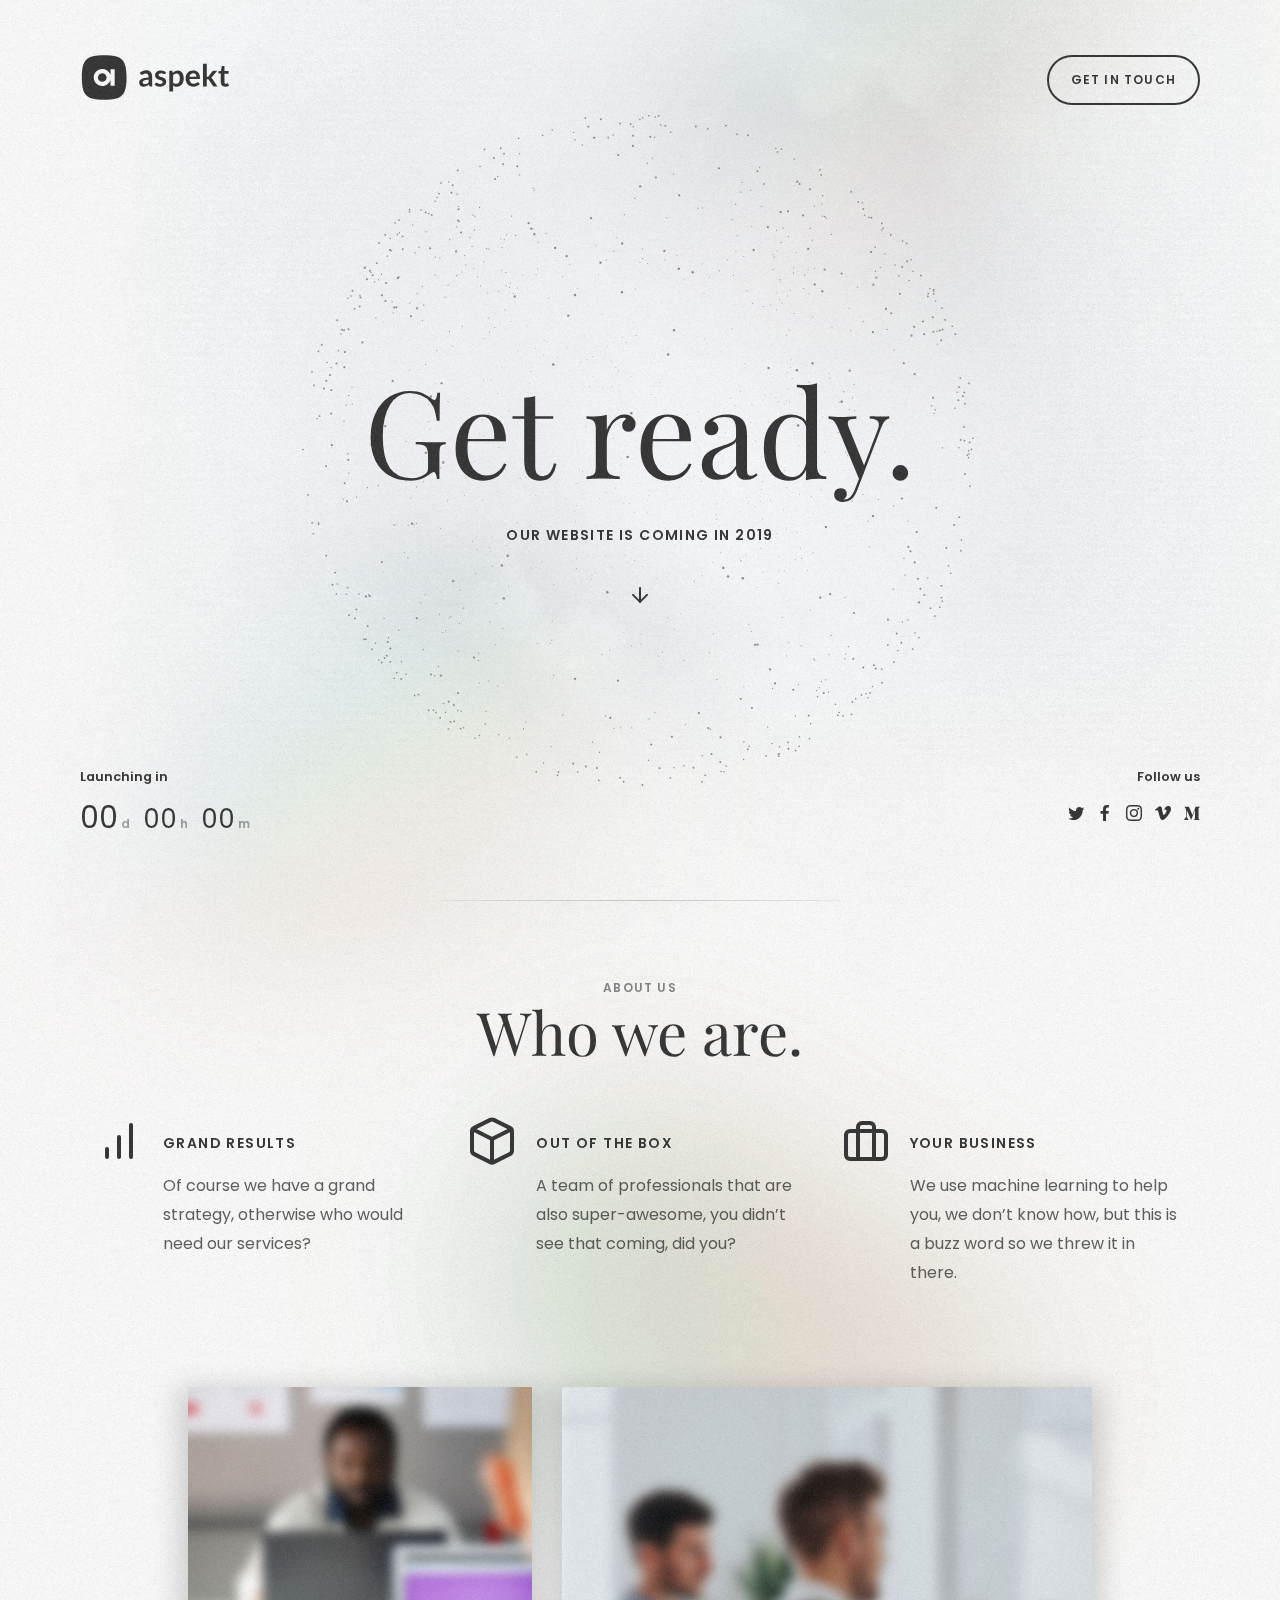
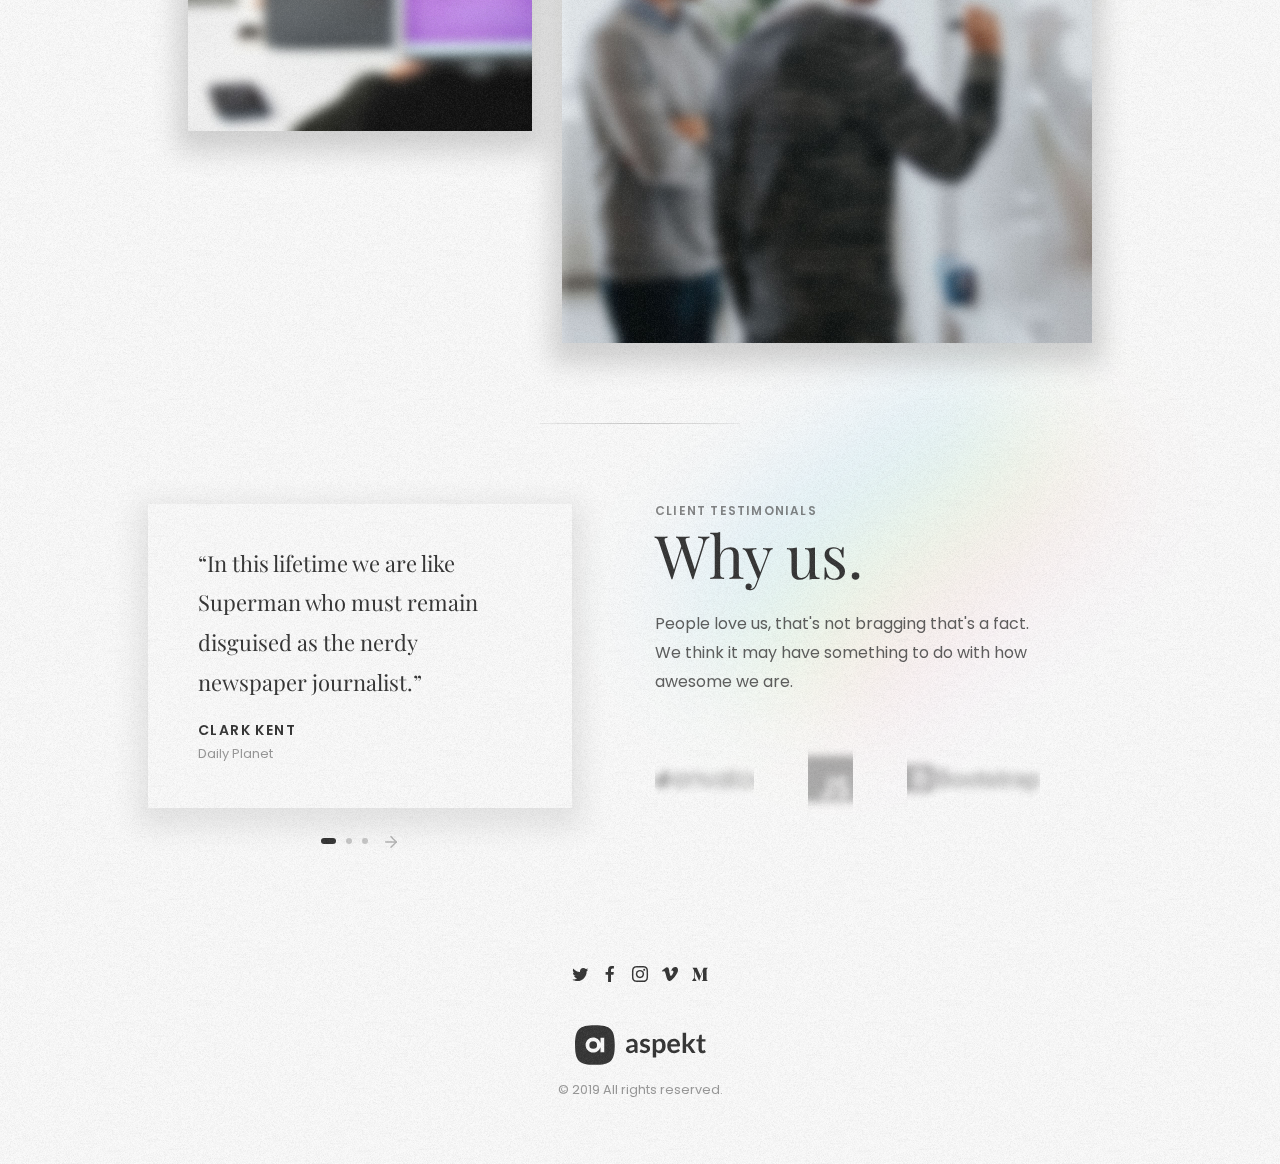
==== basic.html @ 0b13dd5f "initial push" ====
<!DOCTYPE html>
<html class="basic" lang="en">

<head>
    <meta charset="utf-8">
    <meta http-equiv="x-ua-compatible" content="ie=edge">

    <title>Basic Layout | Aspekt</title>

    <!-- Behavioral Meta Data -->
    <meta name="viewport" content="width=device-width, initial-scale=1, shrink-to-fit=no">

    <!-- Core Meta Data -->
    <meta name="author" content="Aether-Themes">
    <meta name="description" content="Aspekt. Creative launching page.">
    <meta name="keywords" content="template,coming soon,creative,multipurpose,minimal,responsive,html5,css3,jquery">

    <!-- Favicon -->
    <link rel="apple-touch-icon" sizes="180x180" href="assets/images/favicons/apple-touch-icon.png">
    <link rel="icon" type="image/png" href="assets/images/favicons/favicon-32x32.png" sizes="32x32">
    <link rel="icon" type="image/png" href="assets/images/favicons/favicon-16x16.png" sizes="16x16">
    <link rel="manifest" href="assets/images/favicons/manifest.json">
    <link rel="mask-icon" href="assets/images/favicons/safari-pinned-tab.svg" color="#21252b">
    <meta name="theme-color" content="#00C66B">

    <!-- Facebook -->
    <meta property="fb:app_id" content="">
    <meta property="og:type" content="website" />
    <meta property="og:meta_name" content="Aspekt" />
    <meta property="og:title" content="Aether-Themes" />
    <meta property="og:description" content="Aspekt. Creative launching page." />
    <meta property="og:image" content="https://www.aetherthemes.com/demo/aspekt/public/og-image.jpg" />

    <!-- Twitter -->
    <meta name="twitter:card" content="summary_large_image">
    <meta name="twitter:title" content="Aether-Themes" />
    <meta name="twitter:description" content="Aspekt. Creative launching page." />
    <meta name="twitter:image:src" content="https://www.aetherthemes.com/demo/aspekt/public/og-image.jpg" />
    <meta name="twitter:site" content="@AetherThemes">
    <meta name="twitter:creator" content="@AetherThemes">

    <!-- Other social networks -->
    <link rel="image_src" href="https://www.aetherthemes.com/demo/aspekt/public/og-image.jpg" />

    <!-- Fonts -->
    <link href="https://fonts.googleapis.com/css?family=Playfair+Display" rel="stylesheet">
    <link href="https://fonts.googleapis.com/css?family=Poppins:400,600" rel="stylesheet">

    <link href="assets/stylesheets/basic.css" rel="stylesheet" />
</head>

<body>
    <!-- Main Content -->
    <main>
        <!-- Hero -->
        <section id="hero" class="hero">
            <div class="hero-content">
                <div class="hero-header">
                    <div class="-logo">
                        <a href="https://www.aetherthemes.com/demo/aspekt/">
                            <svg height="58" viewBox="0 0 191 58" width="191" xmlns="http://www.w3.org/2000/svg">
                                <g>
                                    <circle cx="26.9" cy="29" r="5.6" />
                                    <path d="m29.4.2c-23 0-28.8 5.8-28.8 28.8s5.8 28.8 28.8 28.8 28.8-5.8 28.8-28.8-5.8-28.8-28.8-28.8zm13.5 39.4h-5.4v-7.7c-1.3 4.7-5.5 8.1-10.6 8.1-6.1 0-11-4.9-11-11s4.9-11 11-11c5.1 0 9.3 3.4 10.6 8.1v-7.7h5.4z" />
                                    <path d="m91.3 40.5h-2.2c-.9 0-1.4-.2-1.7-1l-.4-1.5c-2.1 1.8-3.8 2.8-6.7 2.8-3.4 0-5.9-1.9-5.9-5.5 0-3 2.9-6.2 12.1-6.4v-1.2c0-2.7-1.2-4-3.4-4-3.2 0-3.9 1.8-5.5 1.8-.7 0-1.1-.4-1.4-.9l-.9-1.6c2.3-2.1 5.1-3.2 8.4-3.2 4.7 0 7.5 3.3 7.5 7.8v12.9zm-4.7-5.2v-3.4c-5.7.3-7.5 1.5-7.5 3.2s1.1 2.4 2.7 2.4c2-.1 3.4-.8 4.8-2.2z" />
                                    <path d="m108.1 24.2c-.3.4-.5.6-1 .6-.9 0-2.1-1.3-4.5-1.3-1.9 0-3.1.9-3.1 2.2 0 3.5 9.9 1.8 9.9 8.4 0 3.9-2.9 6.7-8.1 6.7-2.8 0-5.4-1.1-7-2.5l1.1-1.9c.3-.5.7-.7 1.3-.7 1.2 0 2 1.6 4.9 1.6 2.3 0 3.3-1.2 3.3-2.4 0-3.7-10-1.7-10-8.8 0-3.3 2.6-6.2 7.6-6.2 2.8 0 5.1 1 6.7 2.5z" />
                                    <path d="m113.3 47.1v-26.8h3c.6 0 1.1.3 1.2.9l.4 1.9c1.6-1.9 3.7-3.1 6.5-3.1 4.4 0 7.5 3.7 7.5 10.3 0 6.1-3.4 10.6-8.7 10.6-2.3 0-3.8-.7-5-2v8.3h-4.9zm4.9-20.9v9.1c1.1 1.4 2.4 1.8 3.9 1.8 3 0 4.8-2.2 4.8-6.9s-1.6-6.5-4.1-6.5c-2 0-3.3.9-4.6 2.5z" />
                                    <path d="m152.8 29.1c0 1.5-.2 1.9-1.1 1.9h-12.5c.3 4.2 2.3 6 5.5 6s4.4-1.8 5.6-1.8c.4 0 .7.2.9.5l1.4 1.8c-2.2 2.5-5.5 3.3-8.3 3.3-5.6 0-10-3.8-10-10.8 0-5.5 3.7-10 9.7-10 5.1-.1 8.8 3.3 8.8 9.1zm-13.6-1.1h9.2c0-2.5-1.4-4.6-4.3-4.6-2.8 0-4.4 1.7-4.9 4.6z" />
                                    <path d="m161.6 11.2v16.8h.9c.7 0 .9-.2 1.4-.7l5-6.2c.5-.5.9-.8 1.7-.8h4.5l-6.3 7.5c-.5.6-.9 1-1.5 1.4.6.4.9.9 1.4 1.5l6.7 9.8h-4.4c-.8 0-1.3-.2-1.7-.9l-5.1-7.7c-.4-.6-.7-.7-1.5-.7h-1.1v9.3h-4.9v-29.3z" />
                                    <path d="m179.6 35.2v-11.3h-2.1c-.5 0-1-.3-1-1v-1.9l3.3-.5 1-5.5c.1-.5.5-.8 1.1-.8h2.5v6.4h5.3v3.5h-5.3v11c0 1.3.7 2 1.7 2 1.2 0 1.6-.7 2.1-.7.3 0 .4.1.7.4l1.5 2.4c-1.4 1.2-3.3 1.8-5.3 1.8-3.5-.2-5.5-2.3-5.5-5.8z" />
                                </g>
                            </svg>
                        </a>
                    </div>

                    <div class="-cta js--localscroll">
                        <a href="mailto:contact@aetherthemes.com" class="button button--hollow">Get in touch</a>
                    </div>
                </div>

                <div class="hero-banner">
                    <h1>Get ready.</h1>
                    <p class="sub-title">Our website is coming in 2019</p>

                    <div class="-cta">
                        <a href="#section1"> <i data-feather="arrow-down"></i>
                        </a>
                    </div>
                </div>

                <div class="hero-footer">
                    <div class="-counter">
                        <p><small>Launching in</small></p>
                        <div id="counter--js" class="time"></div>
                    </div>

                    <div class="-social">
                        <p><small>Follow us</small></p>
                        <ul>
                            <li><a href="#"><span class="socicon-twitter"></span></a></li>
                            <li><a href="#"><span class="socicon-facebook"></span></a></li>
                            <li><a href="#"><span class="socicon-instagram"></span></a></li>
                            <li><a href="#"><span class="socicon-vimeo"></span></a></li>
                            <li><a href="#"><span class="socicon-medium"></span></a></li>
                        </ul>
                    </div>
                </div>
            </div>
        </section>

        <!-- Highlights -->
        <section id="section1" class="highlights styled">
            <hr>
            <div class="highlights-header">
                <h6>About us</h6>
                <h2>Who we are.</h2>
            </div>

            <div class="highlights-icon-box">
                <div class="-icon">
                    <i data-feather="bar-chart"></i>
                </div>

                <div class="-content">
                    <h5>Grand results</h5>
                    <p>Of course we have a grand strategy, otherwise who would need our services?</p>
                </div>
            </div>

            <div class="highlights-icon-box">
                <div class="-icon">
                    <i data-feather="box"></i>
                </div>

                <div class="-content">
                    <h5>Out of the box</h5>
                    <p>A team of professionals that are also super-awesome, you didn’t see that coming, did you?</p>
                </div>
            </div>

            <div class="highlights-icon-box">
                <div class="-icon">
                    <i data-feather="briefcase"></i>
                </div>

                <div class="-content">
                    <h5>Your business</h5>
                    <p>We use machine learning to help you, we don’t know how, but this is a buzz word so we threw it in there.</p>
                </div>
            </div>

            <img src="assets/images/default/rainbow-glow-1.png" class="highlights-glow" alt="Rainbow glow 1" />
        </section>

        <!-- Gallery -->
        <div class="gallery">
            <div class="gallery-grid">
                <div class="-image columns large-4 large-offset-1 medium-6 small-12">
                    <a class="lightbox--js" href="assets/images/basic/gallery/item-1.jpg">
                        <img src="assets/images/basic/gallery/item-1.jpg" alt="Item 1" />
                    </a>
                </div>
                <div class="-image columns large-6 medium-6 small-12">
                    <a class="lightbox--js" href="assets/images/basic/gallery/item-2.jpg">
                        <img src="assets/images/basic/gallery/item-2.jpg" alt="Item 2" />
                    </a>
                </div>
            </div>
        </div>

        <!-- Clients -->
        <section class="clients styled">
            <hr class="half">

            <div class="clients-testimonials">
                <div id="testimonials-slider" class="-box">
                    <!-- Testimonial 1 -->
                    <div class="-testimonial">
                        <div class="-content">
                            <p>“In this lifetime we are like Superman who must remain disguised as the nerdy newspaper journalist.”</p>
                        </div>
                        <div class="-meta">
                            <h5>Clark Kent</h5>
                            <p><small>Daily Planet</small></p>
                        </div>
                    </div>

                    <!-- Testimonial 2 -->
                    <div class="-testimonial">
                        <div class="-content">
                            <p>“Endure, Master Wayne. Take it. They’ll hate you for it, but that’s the point of Batman, he can be the outcast.”</p>
                        </div>
                        <div class="-meta">
                            <h5>Bruce Wayne</h5>
                            <p><small>Wayne Enterprise</small></p>
                        </div>
                    </div>

                    <!-- Testimonial 3 -->
                    <div class="-testimonial">
                        <div class="-content">
                            <p>“If loss makes you doubt your belief in justice, then you never truly, truly ever believed in justice at all.”</p>
                        </div>
                        <div class="-meta">
                            <h5>Diana Prince</h5>
                            <p><small>Amazon Inc.</small></p>
                        </div>
                    </div>
                </div>

                <div class="-controls">
                    <div id="slick-dots"></div>
                    <div id="slick-arrow"></div>
                </div>
            </div>

            <div class="clients-content">
                <div class="-header">
                    <h6 class="do-unstyle">Client testimonials</h6>
                    <h2>Why us.</h2>
                    <p>People love us, that's not bragging that's a fact. We think it may have something to do with how awesome we are.</p>
                </div>

                <ul class="-clients">
                    <li>
                        <a href="#"><img src="assets/images/basic/clients/client-1.png" width="99" alt="Client 1" /></a>
                    </li>
                    <li>
                        <a href="#"><img src="assets/images/basic/clients/client-2.png" width="45" alt="Client 2" /></a>
                    </li>
                    <li>
                        <a href="#"><img src="assets/images/basic/clients/client-3.png" width="133" alt="Client 3" /></a>
                    </li>
                </ul>
            </div>

            <img src="assets/images/default/rainbow-glow-2.png" class="clients-glow" alt="Rainbow glow 2" />
        </section>

    </main>

    <!-- Footer -->
    <footer class="footer styled">
        <div class="footer-content">
            <ul class="-social">
                <li><a href="#"><span class="socicon-twitter"></span></a></li>
                <li><a href="#"><span class="socicon-facebook"></span></a></li>
                <li><a href="#"><span class="socicon-instagram"></span></a></li>
                <li><a href="#"><span class="socicon-vimeo"></span></a></li>
                <li><a href="#"><span class="socicon-medium"></span></a></li>
            </ul>

            <div class="-logo">
                <a href="https://www.aetherthemes.com/demo/aspekt/">
                    <svg height="58" viewBox="0 0 191 58" width="191" xmlns="http://www.w3.org/2000/svg">
                        <g>
                            <circle cx="26.9" cy="29" r="5.6" />
                            <path d="m29.4.2c-23 0-28.8 5.8-28.8 28.8s5.8 28.8 28.8 28.8 28.8-5.8 28.8-28.8-5.8-28.8-28.8-28.8zm13.5 39.4h-5.4v-7.7c-1.3 4.7-5.5 8.1-10.6 8.1-6.1 0-11-4.9-11-11s4.9-11 11-11c5.1 0 9.3 3.4 10.6 8.1v-7.7h5.4z" />
                            <path d="m91.3 40.5h-2.2c-.9 0-1.4-.2-1.7-1l-.4-1.5c-2.1 1.8-3.8 2.8-6.7 2.8-3.4 0-5.9-1.9-5.9-5.5 0-3 2.9-6.2 12.1-6.4v-1.2c0-2.7-1.2-4-3.4-4-3.2 0-3.9 1.8-5.5 1.8-.7 0-1.1-.4-1.4-.9l-.9-1.6c2.3-2.1 5.1-3.2 8.4-3.2 4.7 0 7.5 3.3 7.5 7.8v12.9zm-4.7-5.2v-3.4c-5.7.3-7.5 1.5-7.5 3.2s1.1 2.4 2.7 2.4c2-.1 3.4-.8 4.8-2.2z" />
                            <path d="m108.1 24.2c-.3.4-.5.6-1 .6-.9 0-2.1-1.3-4.5-1.3-1.9 0-3.1.9-3.1 2.2 0 3.5 9.9 1.8 9.9 8.4 0 3.9-2.9 6.7-8.1 6.7-2.8 0-5.4-1.1-7-2.5l1.1-1.9c.3-.5.7-.7 1.3-.7 1.2 0 2 1.6 4.9 1.6 2.3 0 3.3-1.2 3.3-2.4 0-3.7-10-1.7-10-8.8 0-3.3 2.6-6.2 7.6-6.2 2.8 0 5.1 1 6.7 2.5z" />
                            <path d="m113.3 47.1v-26.8h3c.6 0 1.1.3 1.2.9l.4 1.9c1.6-1.9 3.7-3.1 6.5-3.1 4.4 0 7.5 3.7 7.5 10.3 0 6.1-3.4 10.6-8.7 10.6-2.3 0-3.8-.7-5-2v8.3h-4.9zm4.9-20.9v9.1c1.1 1.4 2.4 1.8 3.9 1.8 3 0 4.8-2.2 4.8-6.9s-1.6-6.5-4.1-6.5c-2 0-3.3.9-4.6 2.5z" />
                            <path d="m152.8 29.1c0 1.5-.2 1.9-1.1 1.9h-12.5c.3 4.2 2.3 6 5.5 6s4.4-1.8 5.6-1.8c.4 0 .7.2.9.5l1.4 1.8c-2.2 2.5-5.5 3.3-8.3 3.3-5.6 0-10-3.8-10-10.8 0-5.5 3.7-10 9.7-10 5.1-.1 8.8 3.3 8.8 9.1zm-13.6-1.1h9.2c0-2.5-1.4-4.6-4.3-4.6-2.8 0-4.4 1.7-4.9 4.6z" />
                            <path d="m161.6 11.2v16.8h.9c.7 0 .9-.2 1.4-.7l5-6.2c.5-.5.9-.8 1.7-.8h4.5l-6.3 7.5c-.5.6-.9 1-1.5 1.4.6.4.9.9 1.4 1.5l6.7 9.8h-4.4c-.8 0-1.3-.2-1.7-.9l-5.1-7.7c-.4-.6-.7-.7-1.5-.7h-1.1v9.3h-4.9v-29.3z" />
                            <path d="m179.6 35.2v-11.3h-2.1c-.5 0-1-.3-1-1v-1.9l3.3-.5 1-5.5c.1-.5.5-.8 1.1-.8h2.5v6.4h5.3v3.5h-5.3v11c0 1.3.7 2 1.7 2 1.2 0 1.6-.7 2.1-.7.3 0 .4.1.7.4l1.5 2.4c-1.4 1.2-3.3 1.8-5.3 1.8-3.5-.2-5.5-2.3-5.5-5.8z" />
                        </g>
                    </svg>
                </a>
            </div>

            <p class="-copyright">
                <small>© <time datetime="2019">2019</time> All rights reserved.</small>
            </p>
        </div>
    </footer>

    <!-- Javascript -->
    <script src="assets/javascripts/libraries/jquery.js"></script>
    <script src="assets/javascripts/libraries/threejs.js"></script>
    <script src="assets/javascripts/libraries/projector.js"></script>
    <script src="assets/javascripts/libraries/canvasrenderer.js"></script>

    <script src="assets/javascripts/plugins/feather.js"></script>
    <script src="assets/javascripts/plugins/imagesloaded.js"></script>
    <script src="assets/javascripts/plugins/jquery-countdown.js"></script>
    <script src="assets/javascripts/plugins/jquery-scrollto.js"></script>
    <script src="assets/javascripts/plugins/jquery-localscroll.js"></script>
    <script src="assets/javascripts/plugins/packery.js"></script>
    <script src="assets/javascripts/plugins/magnific-popup.js"></script>
    <script src="assets/javascripts/plugins/slick-carousel.js"></script>

    <script src="assets/javascripts/3d/sphere-dark.js"></script>

    <script src="assets/javascripts/main.js"></script>
    <script src="assets/javascripts/basic.js"></script>
</body>

</html>
---- assets/stylesheets/basic.css ----
/*
Aspekt
Version: 1.0
Author: Aether-Themes
Author URI: http://www.AetherThemes.com
*/
/* =Table of Contents
--------------------------------------------------------------
  =External CSS files (Plugins & Grid)
  =Base styles
  =Typography
  =Buttons
  =Layout specific
  =Sections
*/
/* =External CSS files
-------------------------------------------------------------- */
/* Foundation grid */
/**
 * Foundation for Sites by ZURB
 * Version 6.4.3
 * foundation.zurb.com
 * Licensed under MIT Open Source
 */
.row {
  max-width: 75rem;
  margin-right: auto;
  margin-left: auto; }
  .row::before, .row::after {
    display: table;
    content: ' ';
    flex-basis: 0;
    order: 1; }
  .row::after {
    clear: both; }
  .row.collapse > .column, .row.collapse > .columns {
    padding-right: 0;
    padding-left: 0; }
  .row .row {
    margin-right: -0.625rem;
    margin-left: -0.625rem; }
    @media print, screen and (min-width: 40em) {
      .row .row {
        margin-right: -0.9375rem;
        margin-left: -0.9375rem; } }
    @media print, screen and (min-width: 64em) {
      .row .row {
        margin-right: -0.9375rem;
        margin-left: -0.9375rem; } }
    .row .row.collapse {
      margin-right: 0;
      margin-left: 0; }
  .row.expanded {
    max-width: none; }
    .row.expanded .row {
      margin-right: auto;
      margin-left: auto; }
  .row:not(.expanded) .row {
    max-width: none; }
  .row.gutter-small > .column, .row.gutter-small > .columns {
    padding-right: 0.625rem;
    padding-left: 0.625rem; }
  .row.gutter-medium > .column, .row.gutter-medium > .columns {
    padding-right: 0.9375rem;
    padding-left: 0.9375rem; }

.column, .columns {
  width: 100%;
  float: left;
  padding-right: 0.625rem;
  padding-left: 0.625rem; }
  @media print, screen and (min-width: 40em) {
    .column, .columns {
      padding-right: 0.9375rem;
      padding-left: 0.9375rem; } }
  .column:last-child:not(:first-child), .columns:last-child:not(:first-child) {
    float: right; }
  .column.end:last-child:last-child, .end.columns:last-child:last-child {
    float: left; }

.column.row.row, .row.row.columns {
  float: none; }

.row .column.row.row, .row .row.row.columns {
  margin-right: 0;
  margin-left: 0;
  padding-right: 0;
  padding-left: 0; }

.small-1 {
  width: 8.33333%; }

.small-push-1 {
  position: relative;
  left: 8.33333%; }

.small-pull-1 {
  position: relative;
  left: -8.33333%; }

.small-offset-0 {
  margin-left: 0%; }

.small-2 {
  width: 16.66667%; }

.small-push-2 {
  position: relative;
  left: 16.66667%; }

.small-pull-2 {
  position: relative;
  left: -16.66667%; }

.small-offset-1 {
  margin-left: 8.33333%; }

.small-3 {
  width: 25%; }

.small-push-3 {
  position: relative;
  left: 25%; }

.small-pull-3 {
  position: relative;
  left: -25%; }

.small-offset-2 {
  margin-left: 16.66667%; }

.small-4 {
  width: 33.33333%; }

.small-push-4 {
  position: relative;
  left: 33.33333%; }

.small-pull-4 {
  position: relative;
  left: -33.33333%; }

.small-offset-3 {
  margin-left: 25%; }

.small-5 {
  width: 41.66667%; }

.small-push-5 {
  position: relative;
  left: 41.66667%; }

.small-pull-5 {
  position: relative;
  left: -41.66667%; }

.small-offset-4 {
  margin-left: 33.33333%; }

.small-6 {
  width: 50%; }

.small-push-6 {
  position: relative;
  left: 50%; }

.small-pull-6 {
  position: relative;
  left: -50%; }

.small-offset-5 {
  margin-left: 41.66667%; }

.small-7 {
  width: 58.33333%; }

.small-push-7 {
  position: relative;
  left: 58.33333%; }

.small-pull-7 {
  position: relative;
  left: -58.33333%; }

.small-offset-6 {
  margin-left: 50%; }

.small-8 {
  width: 66.66667%; }

.small-push-8 {
  position: relative;
  left: 66.66667%; }

.small-pull-8 {
  position: relative;
  left: -66.66667%; }

.small-offset-7 {
  margin-left: 58.33333%; }

.small-9 {
  width: 75%; }

.small-push-9 {
  position: relative;
  left: 75%; }

.small-pull-9 {
  position: relative;
  left: -75%; }

.small-offset-8 {
  margin-left: 66.66667%; }

.small-10 {
  width: 83.33333%; }

.small-push-10 {
  position: relative;
  left: 83.33333%; }

.small-pull-10 {
  position: relative;
  left: -83.33333%; }

.small-offset-9 {
  margin-left: 75%; }

.small-11 {
  width: 91.66667%; }

.small-push-11 {
  position: relative;
  left: 91.66667%; }

.small-pull-11 {
  position: relative;
  left: -91.66667%; }

.small-offset-10 {
  margin-left: 83.33333%; }

.small-12 {
  width: 100%; }

.small-offset-11 {
  margin-left: 91.66667%; }

.small-up-1 > .column, .small-up-1 > .columns {
  float: left;
  width: 100%; }
  .small-up-1 > .column:nth-of-type(1n), .small-up-1 > .columns:nth-of-type(1n) {
    clear: none; }
  .small-up-1 > .column:nth-of-type(1n+1), .small-up-1 > .columns:nth-of-type(1n+1) {
    clear: both; }
  .small-up-1 > .column:last-child, .small-up-1 > .columns:last-child {
    float: left; }

.small-up-2 > .column, .small-up-2 > .columns {
  float: left;
  width: 50%; }
  .small-up-2 > .column:nth-of-type(1n), .small-up-2 > .columns:nth-of-type(1n) {
    clear: none; }
  .small-up-2 > .column:nth-of-type(2n+1), .small-up-2 > .columns:nth-of-type(2n+1) {
    clear: both; }
  .small-up-2 > .column:last-child, .small-up-2 > .columns:last-child {
    float: left; }

.small-up-3 > .column, .small-up-3 > .columns {
  float: left;
  width: 33.33333%; }
  .small-up-3 > .column:nth-of-type(1n), .small-up-3 > .columns:nth-of-type(1n) {
    clear: none; }
  .small-up-3 > .column:nth-of-type(3n+1), .small-up-3 > .columns:nth-of-type(3n+1) {
    clear: both; }
  .small-up-3 > .column:last-child, .small-up-3 > .columns:last-child {
    float: left; }

.small-up-4 > .column, .small-up-4 > .columns {
  float: left;
  width: 25%; }
  .small-up-4 > .column:nth-of-type(1n), .small-up-4 > .columns:nth-of-type(1n) {
    clear: none; }
  .small-up-4 > .column:nth-of-type(4n+1), .small-up-4 > .columns:nth-of-type(4n+1) {
    clear: both; }
  .small-up-4 > .column:last-child, .small-up-4 > .columns:last-child {
    float: left; }

.small-up-5 > .column, .small-up-5 > .columns {
  float: left;
  width: 20%; }
  .small-up-5 > .column:nth-of-type(1n), .small-up-5 > .columns:nth-of-type(1n) {
    clear: none; }
  .small-up-5 > .column:nth-of-type(5n+1), .small-up-5 > .columns:nth-of-type(5n+1) {
    clear: both; }
  .small-up-5 > .column:last-child, .small-up-5 > .columns:last-child {
    float: left; }

.small-up-6 > .column, .small-up-6 > .columns {
  float: left;
  width: 16.66667%; }
  .small-up-6 > .column:nth-of-type(1n), .small-up-6 > .columns:nth-of-type(1n) {
    clear: none; }
  .small-up-6 > .column:nth-of-type(6n+1), .small-up-6 > .columns:nth-of-type(6n+1) {
    clear: both; }
  .small-up-6 > .column:last-child, .small-up-6 > .columns:last-child {
    float: left; }

.small-up-7 > .column, .small-up-7 > .columns {
  float: left;
  width: 14.28571%; }
  .small-up-7 > .column:nth-of-type(1n), .small-up-7 > .columns:nth-of-type(1n) {
    clear: none; }
  .small-up-7 > .column:nth-of-type(7n+1), .small-up-7 > .columns:nth-of-type(7n+1) {
    clear: both; }
  .small-up-7 > .column:last-child, .small-up-7 > .columns:last-child {
    float: left; }

.small-up-8 > .column, .small-up-8 > .columns {
  float: left;
  width: 12.5%; }
  .small-up-8 > .column:nth-of-type(1n), .small-up-8 > .columns:nth-of-type(1n) {
    clear: none; }
  .small-up-8 > .column:nth-of-type(8n+1), .small-up-8 > .columns:nth-of-type(8n+1) {
    clear: both; }
  .small-up-8 > .column:last-child, .small-up-8 > .columns:last-child {
    float: left; }

.small-collapse > .column, .small-collapse > .columns {
  padding-right: 0;
  padding-left: 0; }
.small-collapse .row {
  margin-right: 0;
  margin-left: 0; }

.expanded.row .small-collapse.row {
  margin-right: 0;
  margin-left: 0; }

.small-uncollapse > .column, .small-uncollapse > .columns {
  padding-right: 0.625rem;
  padding-left: 0.625rem; }

.small-centered {
  margin-right: auto;
  margin-left: auto; }
  .small-centered, .small-centered:last-child:not(:first-child) {
    float: none;
    clear: both; }

.small-uncentered,
.small-push-0,
.small-pull-0 {
  position: static;
  float: left;
  margin-right: 0;
  margin-left: 0; }

@media print, screen and (min-width: 40em) {
  .medium-1 {
    width: 8.33333%; }

  .medium-push-1 {
    position: relative;
    left: 8.33333%; }

  .medium-pull-1 {
    position: relative;
    left: -8.33333%; }

  .medium-offset-0 {
    margin-left: 0%; }

  .medium-2 {
    width: 16.66667%; }

  .medium-push-2 {
    position: relative;
    left: 16.66667%; }

  .medium-pull-2 {
    position: relative;
    left: -16.66667%; }

  .medium-offset-1 {
    margin-left: 8.33333%; }

  .medium-3 {
    width: 25%; }

  .medium-push-3 {
    position: relative;
    left: 25%; }

  .medium-pull-3 {
    position: relative;
    left: -25%; }

  .medium-offset-2 {
    margin-left: 16.66667%; }

  .medium-4 {
    width: 33.33333%; }

  .medium-push-4 {
    position: relative;
    left: 33.33333%; }

  .medium-pull-4 {
    position: relative;
    left: -33.33333%; }

  .medium-offset-3 {
    margin-left: 25%; }

  .medium-5 {
    width: 41.66667%; }

  .medium-push-5 {
    position: relative;
    left: 41.66667%; }

  .medium-pull-5 {
    position: relative;
    left: -41.66667%; }

  .medium-offset-4 {
    margin-left: 33.33333%; }

  .medium-6 {
    width: 50%; }

  .medium-push-6 {
    position: relative;
    left: 50%; }

  .medium-pull-6 {
    position: relative;
    left: -50%; }

  .medium-offset-5 {
    margin-left: 41.66667%; }

  .medium-7 {
    width: 58.33333%; }

  .medium-push-7 {
    position: relative;
    left: 58.33333%; }

  .medium-pull-7 {
    position: relative;
    left: -58.33333%; }

  .medium-offset-6 {
    margin-left: 50%; }

  .medium-8 {
    width: 66.66667%; }

  .medium-push-8 {
    position: relative;
    left: 66.66667%; }

  .medium-pull-8 {
    position: relative;
    left: -66.66667%; }

  .medium-offset-7 {
    margin-left: 58.33333%; }

  .medium-9 {
    width: 75%; }

  .medium-push-9 {
    position: relative;
    left: 75%; }

  .medium-pull-9 {
    position: relative;
    left: -75%; }

  .medium-offset-8 {
    margin-left: 66.66667%; }

  .medium-10 {
    width: 83.33333%; }

  .medium-push-10 {
    position: relative;
    left: 83.33333%; }

  .medium-pull-10 {
    position: relative;
    left: -83.33333%; }

  .medium-offset-9 {
    margin-left: 75%; }

  .medium-11 {
    width: 91.66667%; }

  .medium-push-11 {
    position: relative;
    left: 91.66667%; }

  .medium-pull-11 {
    position: relative;
    left: -91.66667%; }

  .medium-offset-10 {
    margin-left: 83.33333%; }

  .medium-12 {
    width: 100%; }

  .medium-offset-11 {
    margin-left: 91.66667%; }

  .medium-up-1 > .column, .medium-up-1 > .columns {
    float: left;
    width: 100%; }
    .medium-up-1 > .column:nth-of-type(1n), .medium-up-1 > .columns:nth-of-type(1n) {
      clear: none; }
    .medium-up-1 > .column:nth-of-type(1n+1), .medium-up-1 > .columns:nth-of-type(1n+1) {
      clear: both; }
    .medium-up-1 > .column:last-child, .medium-up-1 > .columns:last-child {
      float: left; }

  .medium-up-2 > .column, .medium-up-2 > .columns {
    float: left;
    width: 50%; }
    .medium-up-2 > .column:nth-of-type(1n), .medium-up-2 > .columns:nth-of-type(1n) {
      clear: none; }
    .medium-up-2 > .column:nth-of-type(2n+1), .medium-up-2 > .columns:nth-of-type(2n+1) {
      clear: both; }
    .medium-up-2 > .column:last-child, .medium-up-2 > .columns:last-child {
      float: left; }

  .medium-up-3 > .column, .medium-up-3 > .columns {
    float: left;
    width: 33.33333%; }
    .medium-up-3 > .column:nth-of-type(1n), .medium-up-3 > .columns:nth-of-type(1n) {
      clear: none; }
    .medium-up-3 > .column:nth-of-type(3n+1), .medium-up-3 > .columns:nth-of-type(3n+1) {
      clear: both; }
    .medium-up-3 > .column:last-child, .medium-up-3 > .columns:last-child {
      float: left; }

  .medium-up-4 > .column, .medium-up-4 > .columns {
    float: left;
    width: 25%; }
    .medium-up-4 > .column:nth-of-type(1n), .medium-up-4 > .columns:nth-of-type(1n) {
      clear: none; }
    .medium-up-4 > .column:nth-of-type(4n+1), .medium-up-4 > .columns:nth-of-type(4n+1) {
      clear: both; }
    .medium-up-4 > .column:last-child, .medium-up-4 > .columns:last-child {
      float: left; }

  .medium-up-5 > .column, .medium-up-5 > .columns {
    float: left;
    width: 20%; }
    .medium-up-5 > .column:nth-of-type(1n), .medium-up-5 > .columns:nth-of-type(1n) {
      clear: none; }
    .medium-up-5 > .column:nth-of-type(5n+1), .medium-up-5 > .columns:nth-of-type(5n+1) {
      clear: both; }
    .medium-up-5 > .column:last-child, .medium-up-5 > .columns:last-child {
      float: left; }

  .medium-up-6 > .column, .medium-up-6 > .columns {
    float: left;
    width: 16.66667%; }
    .medium-up-6 > .column:nth-of-type(1n), .medium-up-6 > .columns:nth-of-type(1n) {
      clear: none; }
    .medium-up-6 > .column:nth-of-type(6n+1), .medium-up-6 > .columns:nth-of-type(6n+1) {
      clear: both; }
    .medium-up-6 > .column:last-child, .medium-up-6 > .columns:last-child {
      float: left; }

  .medium-up-7 > .column, .medium-up-7 > .columns {
    float: left;
    width: 14.28571%; }
    .medium-up-7 > .column:nth-of-type(1n), .medium-up-7 > .columns:nth-of-type(1n) {
      clear: none; }
    .medium-up-7 > .column:nth-of-type(7n+1), .medium-up-7 > .columns:nth-of-type(7n+1) {
      clear: both; }
    .medium-up-7 > .column:last-child, .medium-up-7 > .columns:last-child {
      float: left; }

  .medium-up-8 > .column, .medium-up-8 > .columns {
    float: left;
    width: 12.5%; }
    .medium-up-8 > .column:nth-of-type(1n), .medium-up-8 > .columns:nth-of-type(1n) {
      clear: none; }
    .medium-up-8 > .column:nth-of-type(8n+1), .medium-up-8 > .columns:nth-of-type(8n+1) {
      clear: both; }
    .medium-up-8 > .column:last-child, .medium-up-8 > .columns:last-child {
      float: left; }

  .medium-collapse > .column, .medium-collapse > .columns {
    padding-right: 0;
    padding-left: 0; }
  .medium-collapse .row {
    margin-right: 0;
    margin-left: 0; }

  .expanded.row .medium-collapse.row {
    margin-right: 0;
    margin-left: 0; }

  .medium-uncollapse > .column, .medium-uncollapse > .columns {
    padding-right: 0.9375rem;
    padding-left: 0.9375rem; }

  .medium-centered {
    margin-right: auto;
    margin-left: auto; }
    .medium-centered, .medium-centered:last-child:not(:first-child) {
      float: none;
      clear: both; }

  .medium-uncentered,
  .medium-push-0,
  .medium-pull-0 {
    position: static;
    float: left;
    margin-right: 0;
    margin-left: 0; } }
@media print, screen and (min-width: 64em) {
  .large-1 {
    width: 8.33333%; }

  .large-push-1 {
    position: relative;
    left: 8.33333%; }

  .large-pull-1 {
    position: relative;
    left: -8.33333%; }

  .large-offset-0 {
    margin-left: 0%; }

  .large-2 {
    width: 16.66667%; }

  .large-push-2 {
    position: relative;
    left: 16.66667%; }

  .large-pull-2 {
    position: relative;
    left: -16.66667%; }

  .large-offset-1 {
    margin-left: 8.33333%; }

  .large-3 {
    width: 25%; }

  .large-push-3 {
    position: relative;
    left: 25%; }

  .large-pull-3 {
    position: relative;
    left: -25%; }

  .large-offset-2 {
    margin-left: 16.66667%; }

  .large-4 {
    width: 33.33333%; }

  .large-push-4 {
    position: relative;
    left: 33.33333%; }

  .large-pull-4 {
    position: relative;
    left: -33.33333%; }

  .large-offset-3 {
    margin-left: 25%; }

  .large-5 {
    width: 41.66667%; }

  .large-push-5 {
    position: relative;
    left: 41.66667%; }

  .large-pull-5 {
    position: relative;
    left: -41.66667%; }

  .large-offset-4 {
    margin-left: 33.33333%; }

  .large-6 {
    width: 50%; }

  .large-push-6 {
    position: relative;
    left: 50%; }

  .large-pull-6 {
    position: relative;
    left: -50%; }

  .large-offset-5 {
    margin-left: 41.66667%; }

  .large-7 {
    width: 58.33333%; }

  .large-push-7 {
    position: relative;
    left: 58.33333%; }

  .large-pull-7 {
    position: relative;
    left: -58.33333%; }

  .large-offset-6 {
    margin-left: 50%; }

  .large-8 {
    width: 66.66667%; }

  .large-push-8 {
    position: relative;
    left: 66.66667%; }

  .large-pull-8 {
    position: relative;
    left: -66.66667%; }

  .large-offset-7 {
    margin-left: 58.33333%; }

  .large-9 {
    width: 75%; }

  .large-push-9 {
    position: relative;
    left: 75%; }

  .large-pull-9 {
    position: relative;
    left: -75%; }

  .large-offset-8 {
    margin-left: 66.66667%; }

  .large-10 {
    width: 83.33333%; }

  .large-push-10 {
    position: relative;
    left: 83.33333%; }

  .large-pull-10 {
    position: relative;
    left: -83.33333%; }

  .large-offset-9 {
    margin-left: 75%; }

  .large-11 {
    width: 91.66667%; }

  .large-push-11 {
    position: relative;
    left: 91.66667%; }

  .large-pull-11 {
    position: relative;
    left: -91.66667%; }

  .large-offset-10 {
    margin-left: 83.33333%; }

  .large-12 {
    width: 100%; }

  .large-offset-11 {
    margin-left: 91.66667%; }

  .large-up-1 > .column, .large-up-1 > .columns {
    float: left;
    width: 100%; }
    .large-up-1 > .column:nth-of-type(1n), .large-up-1 > .columns:nth-of-type(1n) {
      clear: none; }
    .large-up-1 > .column:nth-of-type(1n+1), .large-up-1 > .columns:nth-of-type(1n+1) {
      clear: both; }
    .large-up-1 > .column:last-child, .large-up-1 > .columns:last-child {
      float: left; }

  .large-up-2 > .column, .large-up-2 > .columns {
    float: left;
    width: 50%; }
    .large-up-2 > .column:nth-of-type(1n), .large-up-2 > .columns:nth-of-type(1n) {
      clear: none; }
    .large-up-2 > .column:nth-of-type(2n+1), .large-up-2 > .columns:nth-of-type(2n+1) {
      clear: both; }
    .large-up-2 > .column:last-child, .large-up-2 > .columns:last-child {
      float: left; }

  .large-up-3 > .column, .large-up-3 > .columns {
    float: left;
    width: 33.33333%; }
    .large-up-3 > .column:nth-of-type(1n), .large-up-3 > .columns:nth-of-type(1n) {
      clear: none; }
    .large-up-3 > .column:nth-of-type(3n+1), .large-up-3 > .columns:nth-of-type(3n+1) {
      clear: both; }
    .large-up-3 > .column:last-child, .large-up-3 > .columns:last-child {
      float: left; }

  .large-up-4 > .column, .large-up-4 > .columns {
    float: left;
    width: 25%; }
    .large-up-4 > .column:nth-of-type(1n), .large-up-4 > .columns:nth-of-type(1n) {
      clear: none; }
    .large-up-4 > .column:nth-of-type(4n+1), .large-up-4 > .columns:nth-of-type(4n+1) {
      clear: both; }
    .large-up-4 > .column:last-child, .large-up-4 > .columns:last-child {
      float: left; }

  .large-up-5 > .column, .large-up-5 > .columns {
    float: left;
    width: 20%; }
    .large-up-5 > .column:nth-of-type(1n), .large-up-5 > .columns:nth-of-type(1n) {
      clear: none; }
    .large-up-5 > .column:nth-of-type(5n+1), .large-up-5 > .columns:nth-of-type(5n+1) {
      clear: both; }
    .large-up-5 > .column:last-child, .large-up-5 > .columns:last-child {
      float: left; }

  .large-up-6 > .column, .large-up-6 > .columns {
    float: left;
    width: 16.66667%; }
    .large-up-6 > .column:nth-of-type(1n), .large-up-6 > .columns:nth-of-type(1n) {
      clear: none; }
    .large-up-6 > .column:nth-of-type(6n+1), .large-up-6 > .columns:nth-of-type(6n+1) {
      clear: both; }
    .large-up-6 > .column:last-child, .large-up-6 > .columns:last-child {
      float: left; }

  .large-up-7 > .column, .large-up-7 > .columns {
    float: left;
    width: 14.28571%; }
    .large-up-7 > .column:nth-of-type(1n), .large-up-7 > .columns:nth-of-type(1n) {
      clear: none; }
    .large-up-7 > .column:nth-of-type(7n+1), .large-up-7 > .columns:nth-of-type(7n+1) {
      clear: both; }
    .large-up-7 > .column:last-child, .large-up-7 > .columns:last-child {
      float: left; }

  .large-up-8 > .column, .large-up-8 > .columns {
    float: left;
    width: 12.5%; }
    .large-up-8 > .column:nth-of-type(1n), .large-up-8 > .columns:nth-of-type(1n) {
      clear: none; }
    .large-up-8 > .column:nth-of-type(8n+1), .large-up-8 > .columns:nth-of-type(8n+1) {
      clear: both; }
    .large-up-8 > .column:last-child, .large-up-8 > .columns:last-child {
      float: left; }

  .large-collapse > .column, .large-collapse > .columns {
    padding-right: 0;
    padding-left: 0; }
  .large-collapse .row {
    margin-right: 0;
    margin-left: 0; }

  .expanded.row .large-collapse.row {
    margin-right: 0;
    margin-left: 0; }

  .large-uncollapse > .column, .large-uncollapse > .columns {
    padding-right: 0.9375rem;
    padding-left: 0.9375rem; }

  .large-centered {
    margin-right: auto;
    margin-left: auto; }
    .large-centered, .large-centered:last-child:not(:first-child) {
      float: none;
      clear: both; }

  .large-uncentered,
  .large-push-0,
  .large-pull-0 {
    position: static;
    float: left;
    margin-right: 0;
    margin-left: 0; } }
.column-block {
  margin-bottom: 1.25rem; }
  .column-block > :last-child {
    margin-bottom: 0; }
  @media print, screen and (min-width: 40em) {
    .column-block {
      margin-bottom: 1.875rem; }
      .column-block > :last-child {
        margin-bottom: 0; } }

/* Magnific Popup */
.mfp-bg {
  top: 0;
  left: 0;
  width: 100%;
  height: 100%;
  z-index: 1042;
  overflow: hidden;
  position: fixed;
  background: #0b0b0b;
  opacity: 0.8; }

.mfp-wrap {
  top: 0;
  left: 0;
  width: 100%;
  height: 100%;
  z-index: 1043;
  position: fixed;
  outline: none !important;
  -webkit-backface-visibility: hidden; }

.mfp-container {
  text-align: center;
  position: absolute;
  width: 100%;
  height: 100%;
  left: 0;
  top: 0;
  padding: 0 8px;
  box-sizing: border-box; }

.mfp-container:before {
  content: '';
  display: inline-block;
  height: 100%;
  vertical-align: middle; }

.mfp-align-top .mfp-container:before {
  display: none; }

.mfp-content {
  position: relative;
  display: inline-block;
  vertical-align: middle;
  margin: 0 auto;
  text-align: left;
  z-index: 1045; }

.mfp-inline-holder .mfp-content,
.mfp-ajax-holder .mfp-content {
  width: 100%;
  cursor: auto; }

.mfp-ajax-cur {
  cursor: progress; }

.mfp-zoom-out-cur, .mfp-zoom-out-cur .mfp-image-holder .mfp-close {
  cursor: -moz-zoom-out;
  cursor: -webkit-zoom-out;
  cursor: zoom-out; }

.mfp-zoom {
  cursor: pointer;
  cursor: -webkit-zoom-in;
  cursor: -moz-zoom-in;
  cursor: zoom-in; }

.mfp-auto-cursor .mfp-content {
  cursor: auto; }

.mfp-close,
.mfp-arrow,
.mfp-preloader,
.mfp-counter {
  -webkit-user-select: none;
  -moz-user-select: none;
  user-select: none; }

.mfp-loading.mfp-figure {
  display: none; }

.mfp-hide {
  display: none !important; }

.mfp-preloader {
  color: #CCC;
  position: absolute;
  top: 50%;
  width: auto;
  text-align: center;
  margin-top: -0.8em;
  left: 8px;
  right: 8px;
  z-index: 1044; }

.mfp-preloader a {
  color: #CCC; }

.mfp-preloader a:hover {
  color: #FFF; }

.mfp-s-ready .mfp-preloader {
  display: none; }

.mfp-s-error .mfp-content {
  display: none; }

button.mfp-close,
button.mfp-arrow {
  overflow: visible;
  cursor: pointer;
  background: transparent;
  border: 0;
  -webkit-appearance: none;
  display: block;
  outline: none;
  padding: 0;
  z-index: 1046;
  box-shadow: none;
  touch-action: manipulation; }

button::-moz-focus-inner {
  padding: 0;
  border: 0; }

.mfp-close {
  width: 44px;
  height: 44px;
  line-height: 44px;
  position: absolute;
  right: 0;
  top: 0;
  text-decoration: none;
  text-align: center;
  opacity: 0.65;
  padding: 0 0 18px 10px;
  color: #FFF;
  font-style: normal;
  font-size: 28px;
  font-family: Arial, Baskerville, monospace; }

.mfp-close:hover,
.mfp-close:focus {
  opacity: 1; }

.mfp-close:active {
  top: 1px; }

.mfp-close-btn-in .mfp-close {
  color: #333; }

.mfp-image-holder .mfp-close,
.mfp-iframe-holder .mfp-close {
  color: #FFF;
  right: -6px;
  text-align: right;
  padding-right: 6px;
  width: 100%; }

.mfp-counter {
  position: absolute;
  top: 0;
  right: 0;
  color: #CCC;
  font-size: 12px;
  line-height: 18px;
  white-space: nowrap; }

.mfp-arrow {
  position: absolute;
  opacity: 0.35;
  margin: 0;
  top: 50%;
  margin-top: -55px;
  padding: 0;
  width: 90px;
  height: 110px;
  -webkit-tap-highlight-color: transparent; }

.mfp-arrow:active {
  margin-top: -54px; }

.mfp-arrow:hover,
.mfp-arrow:focus {
  opacity: 1; }

.mfp-arrow:before,
.mfp-arrow:after {
  content: '';
  display: block;
  width: 0;
  height: 0;
  position: absolute;
  left: 0;
  top: 0;
  margin-top: 35px;
  margin-left: 35px;
  border: medium inset transparent; }

.mfp-arrow:after {
  border-top-width: 13px;
  border-bottom-width: 13px;
  top: 8px; }

.mfp-arrow:before {
  border-top-width: 21px;
  border-bottom-width: 21px;
  opacity: 0.7; }

.mfp-arrow-left {
  left: 0; }

.mfp-arrow-left:after {
  border-right: 17px solid #f2f2f2;
  margin-left: 31px; }

.mfp-arrow-left:before {
  margin-left: 25px;
  border-right: 27px solid #3F3F3F; }

.mfp-arrow-right {
  right: 0; }

.mfp-arrow-right:after {
  border-left: 17px solid #f2f2f2;
  margin-left: 39px; }

.mfp-arrow-right:before {
  border-left: 27px solid #3F3F3F; }

.mfp-iframe-holder {
  padding-top: 40px;
  padding-bottom: 40px; }

.mfp-iframe-holder .mfp-content {
  line-height: 0;
  width: 100%;
  max-width: 900px; }

.mfp-iframe-holder .mfp-close {
  top: -40px; }

.mfp-iframe-scaler {
  width: 100%;
  height: 0;
  overflow: hidden;
  padding-top: 56.25%; }

.mfp-iframe-scaler iframe {
  position: absolute;
  display: block;
  top: 0;
  left: 0;
  width: 100%;
  height: 100%;
  box-shadow: 0 0 8px rgba(0, 0, 0, 0.6);
  background: #000; }

/* Main image in popup */
img.mfp-img {
  width: auto;
  max-width: 100%;
  height: auto;
  display: block;
  line-height: 0;
  box-sizing: border-box;
  padding: 40px 0 40px;
  margin: 0 auto; }

/* The shadow behind the image */
.mfp-figure {
  line-height: 0; }

.mfp-figure:after {
  content: '';
  position: absolute;
  left: 0;
  top: 40px;
  bottom: 40px;
  display: block;
  right: 0;
  width: auto;
  height: auto;
  z-index: -1;
  box-shadow: 0 0 8px rgba(0, 0, 0, 0.6);
  background: #444; }

.mfp-figure small {
  color: #BDBDBD;
  display: block;
  font-size: 12px;
  line-height: 14px; }

.mfp-figure figure {
  margin: 0; }

.mfp-bottom-bar {
  margin-top: -30px;
  position: absolute;
  top: 100%;
  left: 0;
  width: 100%;
  cursor: auto; }

.mfp-title {
  text-align: left;
  line-height: 16px;
  color: #F3F3F3;
  word-wrap: break-word;
  padding-right: 36px; }

.mfp-image-holder .mfp-content {
  max-width: 100%; }

.mfp-gallery .mfp-image-holder .mfp-figure {
  cursor: pointer; }

@media screen and (max-width: 800px) and (orientation: landscape), screen and (max-height: 300px) {
  /**
       * Remove all paddings around the image on small screen
       */
  .mfp-img-mobile .mfp-image-holder {
    padding-left: 0;
    padding-right: 0; }

  .mfp-img-mobile img.mfp-img {
    padding: 0; }

  .mfp-img-mobile .mfp-figure:after {
    top: 0;
    bottom: 0; }

  .mfp-img-mobile .mfp-figure small {
    display: inline;
    margin-left: 5px; }

  .mfp-img-mobile .mfp-bottom-bar {
    background: rgba(0, 0, 0, 0.6);
    bottom: 0;
    margin: 0;
    top: auto;
    padding: 3px 5px;
    position: fixed;
    box-sizing: border-box; }

  .mfp-img-mobile .mfp-bottom-bar:empty {
    padding: 0; }

  .mfp-img-mobile .mfp-counter {
    right: 5px;
    top: 3px; }

  .mfp-img-mobile .mfp-close {
    top: 0;
    right: 0;
    width: 35px;
    height: 35px;
    line-height: 35px;
    background: rgba(0, 0, 0, 0.6);
    position: fixed;
    text-align: center;
    padding: 0; } }
@media all and (max-width: 900px) {
  .mfp-arrow {
    -webkit-transform: scale(0.75);
    transform: scale(0.75); }

  .mfp-arrow-left {
    -webkit-transform-origin: 0;
    transform-origin: 0; }

  .mfp-arrow-right {
    -webkit-transform-origin: 100%;
    transform-origin: 100%; }

  .mfp-container {
    padding-left: 6px;
    padding-right: 6px; } }
/* Slick */
/* Slider */
.slick-slider {
  position: relative;
  display: block;
  box-sizing: border-box;
  -webkit-touch-callout: none;
  -webkit-user-select: none;
  -khtml-user-select: none;
  -moz-user-select: none;
  -ms-user-select: none;
  user-select: none;
  -ms-touch-action: pan-y;
  touch-action: pan-y;
  -webkit-tap-highlight-color: transparent; }

.slick-list {
  position: relative;
  overflow: hidden;
  display: block;
  margin: 0;
  padding: 0; }
  .slick-list:focus {
    outline: none; }
  .slick-list.dragging {
    cursor: pointer;
    cursor: hand; }

.slick-slider .slick-track,
.slick-slider .slick-list {
  -webkit-transform: translate3d(0, 0, 0);
  -moz-transform: translate3d(0, 0, 0);
  -ms-transform: translate3d(0, 0, 0);
  -o-transform: translate3d(0, 0, 0);
  transform: translate3d(0, 0, 0); }

.slick-track {
  position: relative;
  left: 0;
  top: 0;
  display: block;
  margin-left: auto;
  margin-right: auto; }
  .slick-track:before, .slick-track:after {
    content: "";
    display: table; }
  .slick-track:after {
    clear: both; }
  .slick-loading .slick-track {
    visibility: hidden; }

.slick-slide {
  float: left;
  height: 100%;
  min-height: 1px;
  display: none; }
  [dir="rtl"] .slick-slide {
    float: right; }
  .slick-slide img {
    display: block; }
  .slick-slide.slick-loading img {
    display: none; }
  .slick-slide.dragging img {
    pointer-events: none; }
  .slick-initialized .slick-slide {
    display: block; }
  .slick-loading .slick-slide {
    visibility: hidden; }
  .slick-vertical .slick-slide {
    display: block;
    height: auto;
    border: 1px solid transparent; }

.slick-arrow.slick-hidden {
  display: none; }

/* =Base styles
-------------------------------------------------------------- */
/* Resets */
* {
  font-size: 100%;
  font-family: inherit;
  font-weight: inherit;
  font-style: inherit;
  text-align: inherit;
  text-decoration: none;
  line-height: inherit;
  color: inherit;
  background-color: transparent;
  border: 0;
  border-radius: 0;
  padding: 0;
  margin: 0; }

*,
*::before,
*::after {
  -webkit-box-sizing: border-box;
  -moz-box-sizing: border-box;
  box-sizing: border-box;
  text-rendering: optimizeLegibility;
  -webkit-font-smoothing: antialiased;
  -moz-osx-font-smoothing: grayscale; }

html {
  font-size: 16px;
  font-weight: 400;
  line-height: 1.15;
  background-color: #fff;
  -ms-text-size-adjust: 100%;
  -webkit-text-size-adjust: 100%;
  -webkit-overflow-scrolling: touch;
  -ms-overflow-style: -ms-autohiding-scrollbar;
  -ms-touch-action: manipulation;
  touch-action: manipulation; }

main,
article,
aside,
footer,
header,
nav,
section,
figcaption,
figure {
  display: block; }

svg {
  vertical-align: middle; }

ul,
ol {
  list-style: none; }

strong {
  font-weight: 500; }

small {
  font-size: 0.8em; }

em {
  font-style: italic; }

code,
kbd,
samp {
  font-family: "monospace", monospace;
  font-size: 1em; }

input,
textarea,
select {
  -webkit-appearance: none;
  -moz-appearance: textfield; }

button {
  cursor: pointer; }

select:-moz-focusring {
  text-shadow: 0 0 0 #000;
  color: transparent; }

input::-webkit-search-cancel-button,
input::-webkit-outer-spin-button,
input::-webkit-inner-spin-button {
  -webkit-appearance: none;
  margin: 0; }

input::-ms-reveal {
  display: none; }

input::-ms-clear {
  display: none; }

input::-webkit-input-placeholder {
  opacity: 1; }

input::-moz-placeholder {
  opacity: 1; }

input:-ms-input-placeholder {
  opacity: 1; }

/* Socicon */
@font-face {
  font-family: 'Socicon';
  src: url(/assets/fonts/Socicon.eot?484r1f);
  src: url(/assets/fonts/Socicon.eot?484r1f#iefix) format("embedded-opentype"), url(/assets/fonts/Socicon.woff2?484r1f) format("woff2"), url(/assets/fonts/Socicon.ttf?484r1f) format("truetype"), url(/assets/fonts/Socicon.woff?484r1f) format("woff"), url(/assets/fonts/Socicon.svg?484r1f#Socicon) format("svg");
  font-weight: normal;
  font-style: normal; }
[class^="socicon-"], [class*=" socicon-"] {
  /* use !important to prevent issues with browser extensions that change fonts */
  font-family: 'Socicon' !important;
  speak: none;
  font-style: normal;
  font-weight: normal;
  font-variant: normal;
  text-transform: none;
  line-height: 1;
  /* Better Font Rendering =========== */
  -webkit-font-smoothing: antialiased;
  -moz-osx-font-smoothing: grayscale; }

.socicon-internet:before {
  content: "\e957"; }

.socicon-moddb:before {
  content: "\e94b"; }

.socicon-indiedb:before {
  content: "\e94c"; }

.socicon-traxsource:before {
  content: "\e94d"; }

.socicon-gamefor:before {
  content: "\e94e"; }

.socicon-pixiv:before {
  content: "\e94f"; }

.socicon-myanimelist:before {
  content: "\e950"; }

.socicon-blackberry:before {
  content: "\e951"; }

.socicon-wickr:before {
  content: "\e952"; }

.socicon-spip:before {
  content: "\e953"; }

.socicon-napster:before {
  content: "\e954"; }

.socicon-beatport:before {
  content: "\e955"; }

.socicon-hackerone:before {
  content: "\e956"; }

.socicon-hackernews:before {
  content: "\e946"; }

.socicon-smashwords:before {
  content: "\e947"; }

.socicon-kobo:before {
  content: "\e948"; }

.socicon-bookbub:before {
  content: "\e949"; }

.socicon-mailru:before {
  content: "\e94a"; }

.socicon-gitlab:before {
  content: "\e945"; }

.socicon-instructables:before {
  content: "\e944"; }

.socicon-portfolio:before {
  content: "\e943"; }

.socicon-codered:before {
  content: "\e940"; }

.socicon-origin:before {
  content: "\e941"; }

.socicon-nextdoor:before {
  content: "\e942"; }

.socicon-udemy:before {
  content: "\e93f"; }

.socicon-livemaster:before {
  content: "\e93e"; }

.socicon-crunchbase:before {
  content: "\e93b"; }

.socicon-homefy:before {
  content: "\e93c"; }

.socicon-calendly:before {
  content: "\e93d"; }

.socicon-realtor:before {
  content: "\e90f"; }

.socicon-tidal:before {
  content: "\e910"; }

.socicon-qobuz:before {
  content: "\e911"; }

.socicon-natgeo:before {
  content: "\e912"; }

.socicon-mastodon:before {
  content: "\e913"; }

.socicon-unsplash:before {
  content: "\e914"; }

.socicon-homeadvisor:before {
  content: "\e915"; }

.socicon-angieslist:before {
  content: "\e916"; }

.socicon-codepen:before {
  content: "\e917"; }

.socicon-slack:before {
  content: "\e918"; }

.socicon-openaigym:before {
  content: "\e919"; }

.socicon-logmein:before {
  content: "\e91a"; }

.socicon-fiverr:before {
  content: "\e91b"; }

.socicon-gotomeeting:before {
  content: "\e91c"; }

.socicon-aliexpress:before {
  content: "\e91d"; }

.socicon-guru:before {
  content: "\e91e"; }

.socicon-appstore:before {
  content: "\e91f"; }

.socicon-homes:before {
  content: "\e920"; }

.socicon-zoom:before {
  content: "\e921"; }

.socicon-alibaba:before {
  content: "\e922"; }

.socicon-craigslist:before {
  content: "\e923"; }

.socicon-wix:before {
  content: "\e924"; }

.socicon-redfin:before {
  content: "\e925"; }

.socicon-googlecalendar:before {
  content: "\e926"; }

.socicon-shopify:before {
  content: "\e927"; }

.socicon-freelancer:before {
  content: "\e928"; }

.socicon-seedrs:before {
  content: "\e929"; }

.socicon-bing:before {
  content: "\e92a"; }

.socicon-doodle:before {
  content: "\e92b"; }

.socicon-bonanza:before {
  content: "\e92c"; }

.socicon-squarespace:before {
  content: "\e92d"; }

.socicon-toptal:before {
  content: "\e92e"; }

.socicon-gust:before {
  content: "\e92f"; }

.socicon-ask:before {
  content: "\e930"; }

.socicon-trulia:before {
  content: "\e931"; }

.socicon-loomly:before {
  content: "\e932"; }

.socicon-ghost:before {
  content: "\e933"; }

.socicon-upwork:before {
  content: "\e934"; }

.socicon-fundable:before {
  content: "\e935"; }

.socicon-booking:before {
  content: "\e936"; }

.socicon-googlemaps:before {
  content: "\e937"; }

.socicon-zillow:before {
  content: "\e938"; }

.socicon-niconico:before {
  content: "\e939"; }

.socicon-toneden:before {
  content: "\e93a"; }

.socicon-augment:before {
  content: "\e908"; }

.socicon-bitbucket:before {
  content: "\e909"; }

.socicon-fyuse:before {
  content: "\e90a"; }

.socicon-yt-gaming:before {
  content: "\e90b"; }

.socicon-sketchfab:before {
  content: "\e90c"; }

.socicon-mobcrush:before {
  content: "\e90d"; }

.socicon-microsoft:before {
  content: "\e90e"; }

.socicon-pandora:before {
  content: "\e907"; }

.socicon-messenger:before {
  content: "\e906"; }

.socicon-gamewisp:before {
  content: "\e905"; }

.socicon-bloglovin:before {
  content: "\e904"; }

.socicon-tunein:before {
  content: "\e903"; }

.socicon-gamejolt:before {
  content: "\e901"; }

.socicon-trello:before {
  content: "\e902"; }

.socicon-spreadshirt:before {
  content: "\e900"; }

.socicon-500px:before {
  content: "\e000"; }

.socicon-8tracks:before {
  content: "\e001"; }

.socicon-airbnb:before {
  content: "\e002"; }

.socicon-alliance:before {
  content: "\e003"; }

.socicon-amazon:before {
  content: "\e004"; }

.socicon-amplement:before {
  content: "\e005"; }

.socicon-android:before {
  content: "\e006"; }

.socicon-angellist:before {
  content: "\e007"; }

.socicon-apple:before {
  content: "\e008"; }

.socicon-appnet:before {
  content: "\e009"; }

.socicon-baidu:before {
  content: "\e00a"; }

.socicon-bandcamp:before {
  content: "\e00b"; }

.socicon-battlenet:before {
  content: "\e00c"; }

.socicon-mixer:before {
  content: "\e00d"; }

.socicon-bebee:before {
  content: "\e00e"; }

.socicon-bebo:before {
  content: "\e00f"; }

.socicon-behance:before {
  content: "\e010"; }

.socicon-blizzard:before {
  content: "\e011"; }

.socicon-blogger:before {
  content: "\e012"; }

.socicon-buffer:before {
  content: "\e013"; }

.socicon-chrome:before {
  content: "\e014"; }

.socicon-coderwall:before {
  content: "\e015"; }

.socicon-curse:before {
  content: "\e016"; }

.socicon-dailymotion:before {
  content: "\e017"; }

.socicon-deezer:before {
  content: "\e018"; }

.socicon-delicious:before {
  content: "\e019"; }

.socicon-deviantart:before {
  content: "\e01a"; }

.socicon-diablo:before {
  content: "\e01b"; }

.socicon-digg:before {
  content: "\e01c"; }

.socicon-discord:before {
  content: "\e01d"; }

.socicon-disqus:before {
  content: "\e01e"; }

.socicon-douban:before {
  content: "\e01f"; }

.socicon-draugiem:before {
  content: "\e020"; }

.socicon-dribbble:before {
  content: "\e021"; }

.socicon-drupal:before {
  content: "\e022"; }

.socicon-ebay:before {
  content: "\e023"; }

.socicon-ello:before {
  content: "\e024"; }

.socicon-endomodo:before {
  content: "\e025"; }

.socicon-envato:before {
  content: "\e026"; }

.socicon-etsy:before {
  content: "\e027"; }

.socicon-facebook:before {
  content: "\e028"; }

.socicon-feedburner:before {
  content: "\e029"; }

.socicon-filmweb:before {
  content: "\e02a"; }

.socicon-firefox:before {
  content: "\e02b"; }

.socicon-flattr:before {
  content: "\e02c"; }

.socicon-flickr:before {
  content: "\e02d"; }

.socicon-formulr:before {
  content: "\e02e"; }

.socicon-forrst:before {
  content: "\e02f"; }

.socicon-foursquare:before {
  content: "\e030"; }

.socicon-friendfeed:before {
  content: "\e031"; }

.socicon-github:before {
  content: "\e032"; }

.socicon-goodreads:before {
  content: "\e033"; }

.socicon-google:before {
  content: "\e034"; }

.socicon-googlescholar:before {
  content: "\e035"; }

.socicon-googlegroups:before {
  content: "\e036"; }

.socicon-googlephotos:before {
  content: "\e037"; }

.socicon-googleplus:before {
  content: "\e038"; }

.socicon-grooveshark:before {
  content: "\e039"; }

.socicon-hackerrank:before {
  content: "\e03a"; }

.socicon-hearthstone:before {
  content: "\e03b"; }

.socicon-hellocoton:before {
  content: "\e03c"; }

.socicon-heroes:before {
  content: "\e03d"; }

.socicon-smashcast:before {
  content: "\e03e"; }

.socicon-horde:before {
  content: "\e03f"; }

.socicon-houzz:before {
  content: "\e040"; }

.socicon-icq:before {
  content: "\e041"; }

.socicon-identica:before {
  content: "\e042"; }

.socicon-imdb:before {
  content: "\e043"; }

.socicon-instagram:before {
  content: "\e044"; }

.socicon-issuu:before {
  content: "\e045"; }

.socicon-istock:before {
  content: "\e046"; }

.socicon-itunes:before {
  content: "\e047"; }

.socicon-keybase:before {
  content: "\e048"; }

.socicon-lanyrd:before {
  content: "\e049"; }

.socicon-lastfm:before {
  content: "\e04a"; }

.socicon-line:before {
  content: "\e04b"; }

.socicon-linkedin:before {
  content: "\e04c"; }

.socicon-livejournal:before {
  content: "\e04d"; }

.socicon-lyft:before {
  content: "\e04e"; }

.socicon-macos:before {
  content: "\e04f"; }

.socicon-mail:before {
  content: "\e050"; }

.socicon-medium:before {
  content: "\e051"; }

.socicon-meetup:before {
  content: "\e052"; }

.socicon-mixcloud:before {
  content: "\e053"; }

.socicon-modelmayhem:before {
  content: "\e054"; }

.socicon-mumble:before {
  content: "\e055"; }

.socicon-myspace:before {
  content: "\e056"; }

.socicon-newsvine:before {
  content: "\e057"; }

.socicon-nintendo:before {
  content: "\e058"; }

.socicon-npm:before {
  content: "\e059"; }

.socicon-odnoklassniki:before {
  content: "\e05a"; }

.socicon-openid:before {
  content: "\e05b"; }

.socicon-opera:before {
  content: "\e05c"; }

.socicon-outlook:before {
  content: "\e05d"; }

.socicon-overwatch:before {
  content: "\e05e"; }

.socicon-patreon:before {
  content: "\e05f"; }

.socicon-paypal:before {
  content: "\e060"; }

.socicon-periscope:before {
  content: "\e061"; }

.socicon-persona:before {
  content: "\e062"; }

.socicon-pinterest:before {
  content: "\e063"; }

.socicon-play:before {
  content: "\e064"; }

.socicon-player:before {
  content: "\e065"; }

.socicon-playstation:before {
  content: "\e066"; }

.socicon-pocket:before {
  content: "\e067"; }

.socicon-qq:before {
  content: "\e068"; }

.socicon-quora:before {
  content: "\e069"; }

.socicon-raidcall:before {
  content: "\e06a"; }

.socicon-ravelry:before {
  content: "\e06b"; }

.socicon-reddit:before {
  content: "\e06c"; }

.socicon-renren:before {
  content: "\e06d"; }

.socicon-researchgate:before {
  content: "\e06e"; }

.socicon-residentadvisor:before {
  content: "\e06f"; }

.socicon-reverbnation:before {
  content: "\e070"; }

.socicon-rss:before {
  content: "\e071"; }

.socicon-sharethis:before {
  content: "\e072"; }

.socicon-skype:before {
  content: "\e073"; }

.socicon-slideshare:before {
  content: "\e074"; }

.socicon-smugmug:before {
  content: "\e075"; }

.socicon-snapchat:before {
  content: "\e076"; }

.socicon-songkick:before {
  content: "\e077"; }

.socicon-soundcloud:before {
  content: "\e078"; }

.socicon-spotify:before {
  content: "\e079"; }

.socicon-stackexchange:before {
  content: "\e07a"; }

.socicon-stackoverflow:before {
  content: "\e07b"; }

.socicon-starcraft:before {
  content: "\e07c"; }

.socicon-stayfriends:before {
  content: "\e07d"; }

.socicon-steam:before {
  content: "\e07e"; }

.socicon-storehouse:before {
  content: "\e07f"; }

.socicon-strava:before {
  content: "\e080"; }

.socicon-streamjar:before {
  content: "\e081"; }

.socicon-stumbleupon:before {
  content: "\e082"; }

.socicon-swarm:before {
  content: "\e083"; }

.socicon-teamspeak:before {
  content: "\e084"; }

.socicon-teamviewer:before {
  content: "\e085"; }

.socicon-technorati:before {
  content: "\e086"; }

.socicon-telegram:before {
  content: "\e087"; }

.socicon-tripadvisor:before {
  content: "\e088"; }

.socicon-tripit:before {
  content: "\e089"; }

.socicon-triplej:before {
  content: "\e08a"; }

.socicon-tumblr:before {
  content: "\e08b"; }

.socicon-twitch:before {
  content: "\e08c"; }

.socicon-twitter:before {
  content: "\e08d"; }

.socicon-uber:before {
  content: "\e08e"; }

.socicon-ventrilo:before {
  content: "\e08f"; }

.socicon-viadeo:before {
  content: "\e090"; }

.socicon-viber:before {
  content: "\e091"; }

.socicon-viewbug:before {
  content: "\e092"; }

.socicon-vimeo:before {
  content: "\e093"; }

.socicon-vine:before {
  content: "\e094"; }

.socicon-vkontakte:before {
  content: "\e095"; }

.socicon-warcraft:before {
  content: "\e096"; }

.socicon-wechat:before {
  content: "\e097"; }

.socicon-weibo:before {
  content: "\e098"; }

.socicon-whatsapp:before {
  content: "\e099"; }

.socicon-wikipedia:before {
  content: "\e09a"; }

.socicon-windows:before {
  content: "\e09b"; }

.socicon-wordpress:before {
  content: "\e09c"; }

.socicon-wykop:before {
  content: "\e09d"; }

.socicon-xbox:before {
  content: "\e09e"; }

.socicon-xing:before {
  content: "\e09f"; }

.socicon-yahoo:before {
  content: "\e0a0"; }

.socicon-yammer:before {
  content: "\e0a1"; }

.socicon-yandex:before {
  content: "\e0a2"; }

.socicon-yelp:before {
  content: "\e0a3"; }

.socicon-younow:before {
  content: "\e0a4"; }

.socicon-youtube:before {
  content: "\e0a5"; }

.socicon-zapier:before {
  content: "\e0a6"; }

.socicon-zerply:before {
  content: "\e0a7"; }

.socicon-zomato:before {
  content: "\e0a8"; }

.socicon-zynga:before {
  content: "\e0a9"; }

/* Helpers */
.wrapper, .hero-content, .highlights, .gallery, .clients, .footer {
  max-width: 75rem;
  margin-right: auto;
  margin-left: auto; }
  .wrapper::before, .hero-content::before, .highlights::before, .gallery::before, .clients::before, .footer::before, .wrapper::after, .hero-content::after, .highlights::after, .gallery::after, .clients::after, .footer::after {
    display: table;
    content: ' ';
    flex-basis: 0;
    order: 1; }
  .wrapper::after, .hero-content::after, .highlights::after, .gallery::after, .clients::after, .footer::after {
    clear: both; }
  @media print, screen and (min-width: 40em) {
    .wrapper, .hero-content, .highlights, .gallery, .clients, .footer {
      padding-left: 0.625rem;
      padding-right: 0.625rem; } }
  @media print, screen and (min-width: 64em) {
    .wrapper, .hero-content, .highlights, .gallery, .clients, .footer {
      padding-left: 2.5rem;
      padding-right: 2.5rem; } }

.clearfix::after, .highlights-icon-box::after, .hero-header::after {
  content: "";
  display: table;
  clear: both; }

.is-hidden {
  display: none !important; }

.is-vhidden {
  border: 0 !important;
  clip: rect(0 0 0 0) !important;
  height: 1px !important;
  margin: -1px !important;
  overflow: hidden !important;
  padding: 0 !important;
  position: absolute !important;
  width: 1px !important; }

/* Animations */
@keyframes attention {
  9% {
    transform: none; }
  12% {
    transform: translateY(-6px); }
  16% {
    transform: translateY(2px); }
  20% {
    transform: translateY(-3px); }
  24% {
    transform: translateY(0); } }
/* Main initialization */
html {
  background-color: #fafafa;
  color: #343434;
  font-family: "Poppins", "Helvetica Neue", "Arial", sans-serif;
  font-weight: 400;
  line-height: 1.8;
  position: relative; }
  html::before {
    content: "";
    position: absolute;
    display: block;
    width: 100%;
    height: 100%;
    background: url('../images/noise.png') repeat top left;
    background-size: 15.625rem 15.625rem;
    z-index: 999;
    pointer-events: none; }
  html.ie10::before {
    display: none; }

/* =Typography
-------------------------------------------------------------- */
/* Headings */
.styled-h1, h1 {
  font-family: "Playfair Display", "Times New Roman", Times, serif;
  font-size: 7.625rem;
  line-height: 1.2; }
  @media screen and (max-width: 64em) {
    .styled-h1, h1 {
      font-size: 5rem; } }
  @media screen and (max-width: 40em) {
    .styled-h1, h1 {
      font-size: 3.125rem; } }

.styled-h2, h2 {
  font-family: "Playfair Display", "Times New Roman", Times, serif;
  font-size: 3.75rem;
  line-height: 1.2; }
  @media screen and (max-width: 48em) {
    .styled-h2, h2 {
      font-size: 3.4375rem; } }
  @media screen and (max-width: 40em) {
    .styled-h2, h2 {
      font-size: 2.5rem; } }

.styled-h3, h3 {
  font-family: "Playfair Display", "Times New Roman", Times, serif;
  font-size: 2.5rem;
  line-height: 1.2; }
  @media screen and (max-width: 48em) {
    .styled-h3, h3 {
      font-size: 1.875rem; } }
  @media screen and (max-width: 40em) {
    .styled-h3, h3 {
      font-size: 1.25rem; } }

.styled-h4, h4 {
  font-size: 1rem;
  text-transform: uppercase;
  letter-spacing: 0.1em;
  font-weight: 600;
  line-height: 1.2; }
  @media screen and (max-width: 48em) {
    .styled-h4, h4 {
      font-size: 0.875rem; } }

.styled-h5, h5, .hero-banner .sub-title {
  font-size: 0.875rem;
  text-transform: uppercase;
  letter-spacing: 0.1em;
  font-weight: 600;
  line-height: 1.2; }
  @media screen and (max-width: 48em) {
    .styled-h5, h5, .hero-banner .sub-title {
      font-size: 0.75rem; } }

.styled-h6, h6 {
  font-size: 0.75rem;
  text-transform: uppercase;
  letter-spacing: 0.1em;
  font-weight: 600;
  line-height: 1.2; }
  @media screen and (max-width: 48em) {
    .styled-h6, h6 {
      font-size: 0.625rem; } }

/* Paragraph */
.styled-p, p {
  font-size: 1rem;
  line-height: 1.8; }
  @media screen and (max-width: 40em) {
    .styled-p, p {
      font-size: 0.875rem; } }

/* =Buttons
-------------------------------------------------------------- */
/* Buttons */
.button {
  display: inline-block;
  background: #343434;
  color: #fafafa;
  border-radius: 999rem;
  padding: 0.75rem 1.375rem;
  font-size: 0.75rem;
  letter-spacing: 0.1em;
  text-transform: uppercase;
  font-weight: 600;
  transition: all 0.2s cubic-bezier(0.445, 0.05, 0.55, 0.95);
  transition-property: background, color; }
  .button:hover {
    background: #010101; }
  .button--inverted {
    background: #fafafa;
    color: #343434; }
    .button--inverted:hover {
      background: #e1e1e1; }
  .button--hollow {
    color: #343434;
    background: transparent;
    border: 2px solid #343434; }
    .button--hollow:hover {
      background: #343434;
      color: #fafafa; }
    .button--hollow--inverted {
      color: #fafafa;
      border: 2px solid #fafafa; }
      .button--hollow--inverted:hover {
        background: #fafafa;
        color: #343434; }

/* =Layout Specific
-------------------------------------------------------------- */
.basic {
  background-image: url('../images/basic/hero/hero-bg.jpg');
  background-position: top center;
  background-repeat: no-repeat; }
  .basic hr {
    width: 25rem;
    max-width: 65%;
    height: 1px;
    background: radial-gradient(rgba(52, 52, 52, 0.25), rgba(52, 52, 52, 0));
    margin: 0 auto; }
    .basic hr.half {
      width: 12.5rem;
      max-width: 35%; }

/* =Sections
-------------------------------------------------------------- */
/* Hero */
.hero {
  width: 100%; }
  .hero-content {
    position: relative; }
  .hero-header, .hero-banner, .hero-footer {
    position: absolute;
    top: 0;
    left: 0;
    width: 100%;
    padding: 3.4375rem 2.5rem; }
    @media screen and (max-width: 40em) {
      .hero-header, .hero-banner, .hero-footer {
        padding: 1.5625rem 0.625rem; } }
  .hero-header .-logo {
    float: left;
    width: 50%; }
    @media screen and (max-width: 60em) {
      .hero-header .-logo {
        width: calc(50% - 1.25rem);
        padding-left: 1.25rem; } }
    @media screen and (max-width: 40em) {
      .hero-header .-logo {
        width: 100%;
        text-align: center;
        padding-right: 1.25rem; } }
    .hero-header .-logo a {
      display: inline-block;
      transition: transform 0.2s cubic-bezier(0.445, 0.05, 0.55, 0.95); }
      .hero-header .-logo a:hover {
        transform: translateY(-3px); }
    .hero-header .-logo svg {
      width: 9.4375rem;
      height: 2.8125rem;
      fill: #343434; }
  .hero-header .-cta {
    float: right;
    width: 50%;
    text-align: right; }
    @media screen and (max-width: 60em) {
      .hero-header .-cta {
        width: calc(50% - 1.25rem);
        margin-right: 1.25rem; } }
    @media screen and (max-width: 40em) {
      .hero-header .-cta {
        display: none; } }
  .hero-banner {
    top: 50%;
    transform: translateY(-50%);
    text-align: center; }
    .hero-banner h1 {
      margin-bottom: 1.5625rem; }
    .hero-banner .-cta {
      position: absolute;
      bottom: -0.625rem;
      left: 50%;
      margin-left: -0.75rem;
      animation: attention 4s ease infinite; }
      @media screen and (max-width: 40em) {
        .hero-banner .-cta {
          bottom: -1.25rem; } }
  .hero-footer {
    top: auto;
    bottom: 0; }
    .hero-footer .-counter {
      float: left;
      width: 50%;
      font-size: 0.75rem;
      font-weight: 600; }
      @media screen and (max-width: 60em) {
        .hero-footer .-counter {
          width: calc(50% - 1.25rem);
          padding-left: 1.25rem; } }
      @media screen and (max-width: 40em) {
        .hero-footer .-counter {
          width: 100%;
          padding-right: 1.25rem;
          text-align: center; } }
      .hero-footer .-counter .time {
        color: rgba(52, 52, 52, 0.45); }
      .hero-footer .-counter span {
        font-size: 1.875rem;
        color: #343434;
        font-weight: 400; }
        .hero-footer .-counter span:not(:first-of-type) {
          font-size: 1.625rem;
          padding-left: 0.625rem; }
    .hero-footer .-social {
      float: right;
      width: 50%;
      text-align: right;
      font-size: 0.75rem;
      font-weight: 600; }
      @media screen and (max-width: 60em) {
        .hero-footer .-social {
          width: calc(50% - 1.25rem);
          padding-right: 1.25rem; } }
      @media screen and (max-width: 40em) {
        .hero-footer .-social {
          display: none; } }
      .hero-footer .-social ul {
        margin-top: 0.3125rem; }
      .hero-footer .-social li {
        display: inline-block;
        font-size: 1rem; }
        .hero-footer .-social li:not(:last-of-type) {
          padding-right: 0.625rem; }
      .hero-footer .-social a {
        display: block;
        padding: 0.3125rem 0rem;
        transition: transform 0.2s cubic-bezier(0.445, 0.05, 0.55, 0.95); }
        .hero-footer .-social a:hover {
          transform: translateY(-3px); }
  .hero-threejs {
    display: block;
    position: absolute;
    top: 0;
    left: 0;
    z-index: -1;
    max-width: 100%;
    overflow: hidden; }

/* Highlights */
.highlights {
  position: relative; }
  .highlights-header {
    width: 100%;
    float: left;
    padding-right: 0.625rem;
    padding-left: 0.625rem;
    padding-top: 5rem;
    padding-bottom: 0.625rem;
    text-align: center; }
    @media print, screen and (min-width: 40em) {
      .highlights-header {
        padding-right: 0.9375rem;
        padding-left: 0.9375rem; } }
    .highlights-header:last-child:not(:first-child) {
      float: right; }
    @media screen and (max-width: 60em) {
      .highlights-header {
        padding-top: 3.75rem; } }
    @media screen and (max-width: 40em) {
      .highlights-header {
        padding-top: 2.5rem; } }
    .highlights-header h6 {
      color: rgba(52, 52, 52, 0.6); }
  .highlights-icon-box {
    width: 33.33333%;
    float: left;
    padding-right: 0.625rem;
    padding-left: 0.625rem;
    margin-top: 2.5rem; }
    @media print, screen and (min-width: 40em) {
      .highlights-icon-box {
        padding-right: 0.9375rem;
        padding-left: 0.9375rem; } }
    .highlights-icon-box:last-child:not(:first-child) {
      float: right; }
    @media screen and (max-width: 60em) {
      .highlights-icon-box {
        width: 66.66667%;
        float: left;
        padding-right: 0.625rem;
        padding-left: 0.625rem;
        margin-left: 16.66667%;
        margin-top: 1.875rem; } }
  @media screen and (max-width: 60em) and (min-width: 40em) {
    .highlights-icon-box {
      padding-right: 0.9375rem;
      padding-left: 0.9375rem; } }
    @media screen and (max-width: 60em) {
        .highlights-icon-box:last-child:not(:first-child) {
          float: right; } }
    @media screen and (max-width: 40em) {
      .highlights-icon-box {
        width: 100%;
        float: left;
        padding-right: 0.625rem;
        padding-left: 0.625rem;
        margin-left: 0%;
        margin-top: 1.25rem; } }
  @media screen and (max-width: 40em) and (min-width: 40em) {
    .highlights-icon-box {
      padding-right: 0.9375rem;
      padding-left: 0.9375rem; } }
    @media screen and (max-width: 40em) {
        .highlights-icon-box:last-child:not(:first-child) {
          float: right; } }
    .highlights-icon-box .-icon {
      float: left; }
      .highlights-icon-box .-icon svg {
        width: 3rem;
        height: 3rem; }
    .highlights-icon-box .-content {
      float: left;
      padding: 1.125rem 0rem 0rem 1.25rem;
      width: calc(100% - 3rem); }
      .highlights-icon-box .-content h5 {
        margin-bottom: 1.25rem; }
      .highlights-icon-box .-content p {
        color: rgba(52, 52, 52, 0.8); }
  .highlights-glow {
    position: absolute;
    z-index: -1;
    top: 0;
    right: 0; }

/* Gallery */
.gallery {
  position: relative;
  padding-top: 6.25rem;
  padding-bottom: 5rem; }
  @media screen and (max-width: 60em) {
    .gallery {
      padding-top: 4.375rem;
      padding-bottom: 3.75rem; } }
  @media screen and (max-width: 40em) {
    .gallery {
      padding-top: 3.125rem;
      padding-bottom: 2.5rem; } }
  @media screen and (max-width: 40em) {
    .gallery-grid .-image {
      margin-top: 0.625rem; } }
  .gallery-grid .-image a {
    display: block;
    box-shadow: 0px 10px 25px 10px rgba(52, 52, 52, 0.2);
    transition: box-shadow .2s linear, transform .2s linear; }
    .gallery-grid .-image a:hover {
      transform: translateY(-10px);
      box-shadow: 0px 10px 35px 15px rgba(52, 52, 52, 0.2); }
      @media screen and (max-width: 40em) {
        .gallery-grid .-image a:hover {
          transform: translateY(-5px); } }
  .gallery-grid .-image img {
    display: block;
    max-width: 100%; }

/* Clients */
.clients {
  position: relative; }
  .clients hr {
    margin-bottom: 5rem !important; }
    @media screen and (max-width: 60em) {
      .clients hr {
        margin-bottom: 3.75rem !important; } }
    @media screen and (max-width: 40em) {
      .clients hr {
        margin-bottom: 2.5rem !important; } }
  .clients-testimonials {
    width: 50%;
    float: left;
    padding-right: 0.625rem;
    padding-left: 0.625rem; }
    @media print, screen and (min-width: 40em) {
      .clients-testimonials {
        padding-right: 0.9375rem;
        padding-left: 0.9375rem; } }
    .clients-testimonials:last-child:not(:first-child) {
      float: right; }
    @media screen and (max-width: 60em) {
      .clients-testimonials {
        width: 83.33333%;
        float: left;
        padding-right: 0.625rem;
        padding-left: 0.625rem;
        margin-right: auto;
        margin-left: auto; } }
  @media screen and (max-width: 60em) and (min-width: 40em) {
    .clients-testimonials {
      padding-right: 0.9375rem;
      padding-left: 0.9375rem; } }
    @media screen and (max-width: 60em) {
        .clients-testimonials:last-child:not(:first-child) {
          float: right; }
        .clients-testimonials, .clients-testimonials:last-child:not(:first-child) {
          float: none;
          clear: both; } }
    @media screen and (max-width: 40em) {
      .clients-testimonials {
        width: 100%;
        float: left;
        padding-right: 0.625rem;
        padding-left: 0.625rem; } }
  @media screen and (max-width: 40em) and (min-width: 40em) {
    .clients-testimonials {
      padding-right: 0.9375rem;
      padding-left: 0.9375rem; } }
    @media screen and (max-width: 40em) {
        .clients-testimonials:last-child:not(:first-child) {
          float: right; } }
    .clients-testimonials .-box {
      max-width: 80%;
      margin: 0 auto;
      color: #343434;
      background: #fafafa;
      padding: 2.5rem 3.125rem;
      box-shadow: 0px 10px 25px 10px rgba(52, 52, 52, 0.1); }
      @media screen and (max-width: 40em) {
        .clients-testimonials .-box {
          max-width: none;
          padding: 1.5625rem 2.1875rem; } }
    .clients-testimonials .-content p {
      font-family: "Playfair Display", "Times New Roman", Times, serif;
      font-size: 1.375em;
      color: #343434;
      margin-bottom: 1.25rem; }
      @media screen and (max-width: 40em) {
        .clients-testimonials .-content p {
          font-size: 1.125em;
          margin-bottom: 0.625rem; } }
    .clients-testimonials .-meta {
      color: #343434; }
      .clients-testimonials .-meta h5,
      .clients-testimonials .-meta p {
        margin-bottom: 0; }
      .clients-testimonials .-meta p {
        color: rgba(52, 52, 52, 0.5); }
    .clients-testimonials .-controls {
      max-width: 80%;
      margin: 0 auto;
      padding: 1.875rem 3.125rem;
      text-align: center; }
      @media screen and (max-width: 40em) {
        .clients-testimonials .-controls {
          padding-bottom: 0.9375rem; } }
      .clients-testimonials .-controls #slick-dots,
      .clients-testimonials .-controls #slick-arrow {
        display: inline-block; }
      .clients-testimonials .-controls .slick-prev {
        display: none !important; }
      .clients-testimonials .-controls .slick-next {
        width: 1.125rem;
        height: 1.125rem;
        transform: translateY(-5px);
        text-indent: -999em;
        background: url('../images/content/arrow-right-alt.svg') no-repeat center;
        background-size: 1.125rem 1.125rem;
        opacity: 0.35;
        transition: opacity 0.3s ease-in-out; }
        .clients-testimonials .-controls .slick-next:hover {
          opacity: 1; }
      .clients-testimonials .-controls .slick-dots li {
        display: inline-block;
        text-indent: -999em;
        width: 0.375rem;
        height: 0.375rem;
        background: #343434;
        margin-right: 0.625rem;
        border-radius: 999em;
        cursor: pointer;
        opacity: 0.25;
        transition: opacity 0.3s ease-in-out, width 0.4s ease-in-out; }
        .clients-testimonials .-controls .slick-dots li:hover {
          opacity: 1; }
        .clients-testimonials .-controls .slick-dots li.slick-active {
          opacity: 1;
          width: 0.9375rem; }
  .clients-content {
    width: 50%;
    float: left;
    padding-right: 0.625rem;
    padding-left: 0.625rem; }
    @media print, screen and (min-width: 40em) {
      .clients-content {
        padding-right: 0.9375rem;
        padding-left: 0.9375rem; } }
    .clients-content:last-child:not(:first-child) {
      float: right; }
    @media screen and (max-width: 60em) {
      .clients-content {
        width: 83.33333%;
        float: left;
        padding-right: 0.625rem;
        padding-left: 0.625rem;
        margin-right: auto;
        margin-left: auto;
        text-align: center; } }
  @media screen and (max-width: 60em) and (min-width: 40em) {
    .clients-content {
      padding-right: 0.9375rem;
      padding-left: 0.9375rem; } }
    @media screen and (max-width: 60em) {
        .clients-content:last-child:not(:first-child) {
          float: right; }
        .clients-content, .clients-content:last-child:not(:first-child) {
          float: none;
          clear: both; } }
    .clients-content .-header h6 {
      color: rgba(52, 52, 52, 0.6); }
    .clients-content .-header h2 {
      margin-bottom: 1.25rem; }
    .clients-content .-header p {
      max-width: 75%;
      color: rgba(52, 52, 52, 0.8); }
      @media screen and (max-width: 60em) {
        .clients-content .-header p {
          margin: 0 auto; } }
      @media screen and (max-width: 40em) {
        .clients-content .-header p {
          max-width: none; } }
    .clients-content .-clients {
      margin-top: 3.125rem; }
      @media screen and (max-width: 40em) {
        .clients-content .-clients {
          margin-top: 1.875rem; } }
      .clients-content .-clients li {
        display: inline-block; }
        .clients-content .-clients li:not(:last-of-type) {
          margin-right: 3.125rem; }
        @media screen and (max-width: 40em) {
          .clients-content .-clients li {
            display: block; }
            .clients-content .-clients li:not(:last-of-type) {
              margin-right: 0;
              margin-bottom: 0.9375rem; } }
      .clients-content .-clients a {
        display: block;
        opacity: 0.4;
        transition: opacity 0.3s ease-in-out; }
        .clients-content .-clients a:hover {
          opacity: 1; }
  .clients-glow {
    position: absolute;
    z-index: -1;
    top: -40%;
    right: 0; }

/* Footer */
.footer {
  margin-top: 3.75rem;
  margin-bottom: 3.75rem;
  text-align: center; }
  @media screen and (max-width: 40em) {
    .footer {
      margin-top: 1.875rem;
      margin-bottom: 1.875rem; } }
  .footer-content {
    width: 100%;
    float: left;
    padding-right: 0.625rem;
    padding-left: 0.625rem; }
    @media print, screen and (min-width: 40em) {
      .footer-content {
        padding-right: 0.9375rem;
        padding-left: 0.9375rem; } }
    .footer-content:last-child:not(:first-child) {
      float: right; }
    .footer-content .-social {
      margin-bottom: 1.875rem; }
      @media screen and (max-width: 40em) {
        .footer-content .-social {
          margin-bottom: 0.9375rem; } }
      .footer-content .-social li {
        display: inline-block;
        font-size: 1rem; }
        .footer-content .-social li:not(:last-of-type) {
          padding-right: 0.625rem; }
      .footer-content .-social a {
        display: block;
        padding: 0.3125rem 0rem;
        transition: transform 0.2s cubic-bezier(0.445, 0.05, 0.55, 0.95); }
        .footer-content .-social a:hover {
          transform: translateY(-3px); }
    .footer-content .-logo {
      margin-bottom: 0.625rem; }
      .footer-content .-logo a {
        display: inline-block;
        transition: transform 0.2s cubic-bezier(0.445, 0.05, 0.55, 0.95); }
        .footer-content .-logo a:hover {
          transform: translateY(-3px); }
      .footer-content .-logo svg {
        width: 8.3125rem;
        height: 2.5rem;
        fill: #343434; }
    .footer-content .-copyright {
      color: rgba(52, 52, 52, 0.5); }
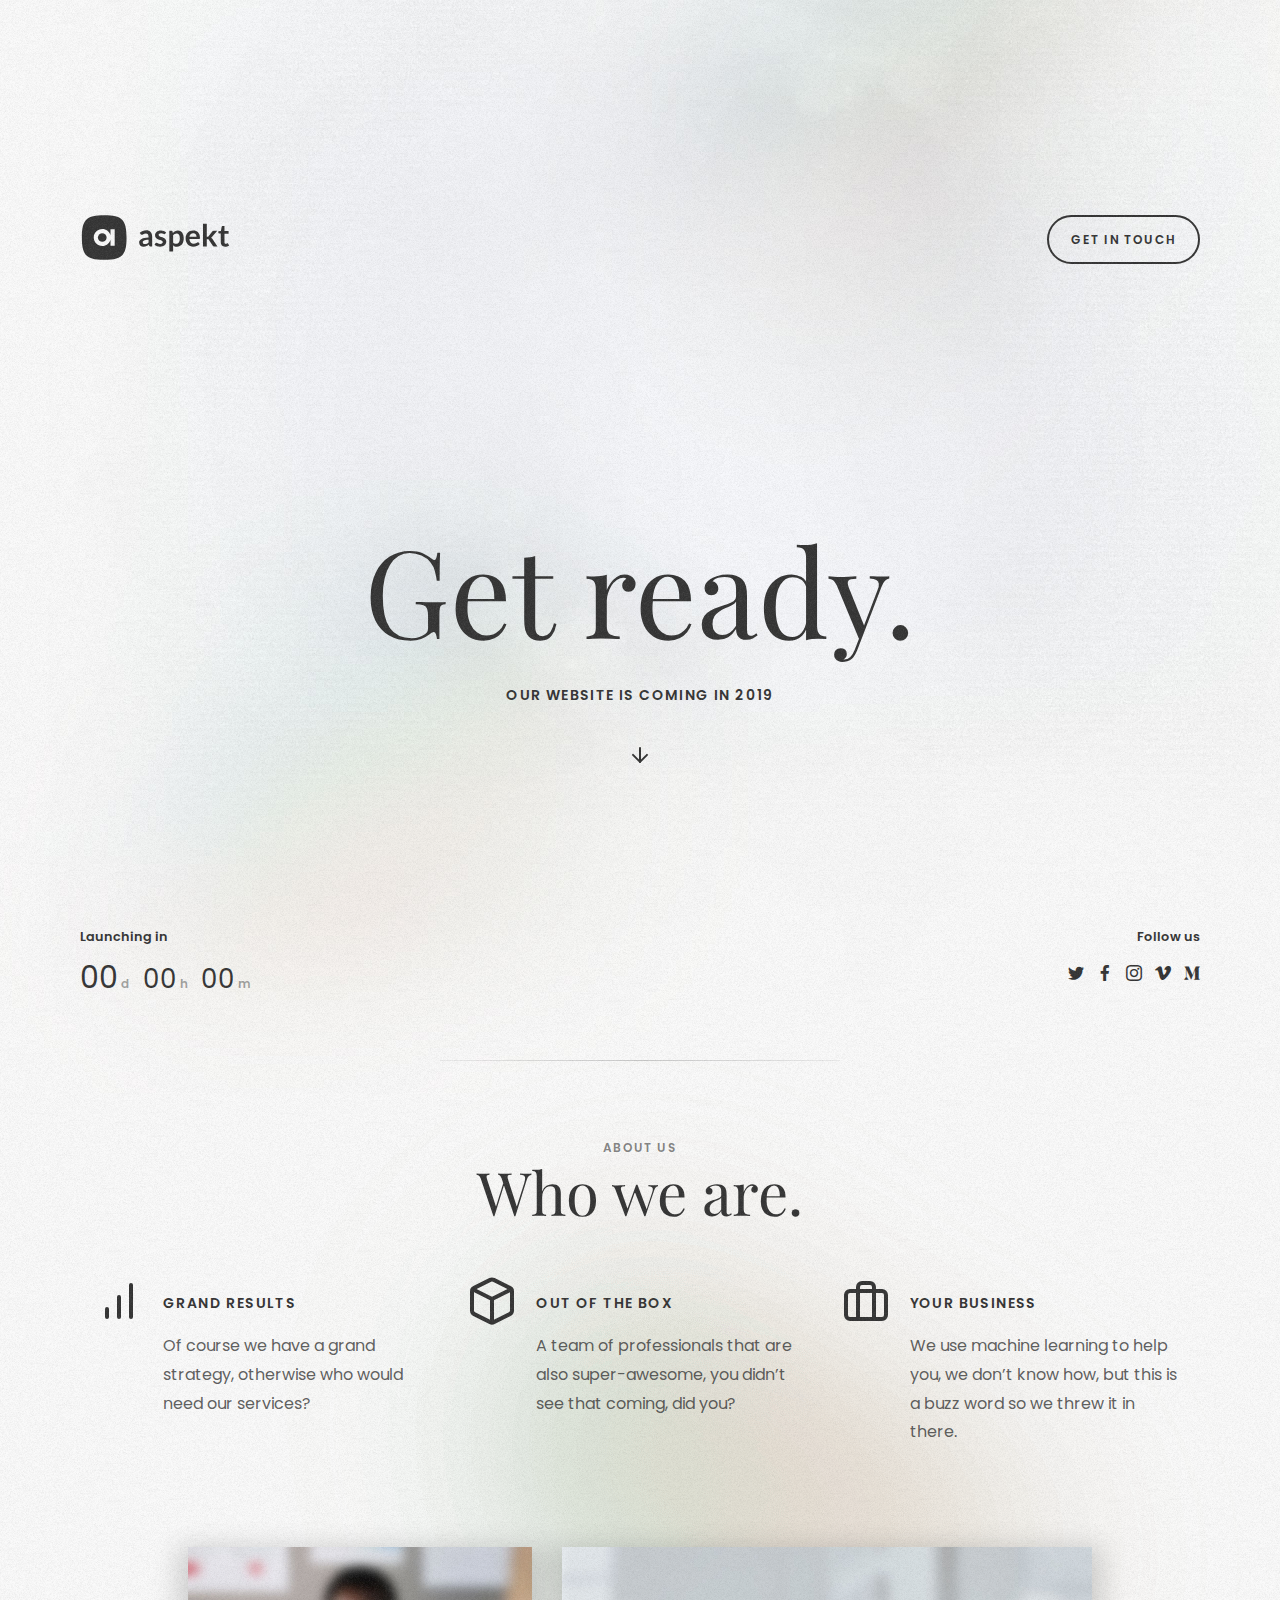
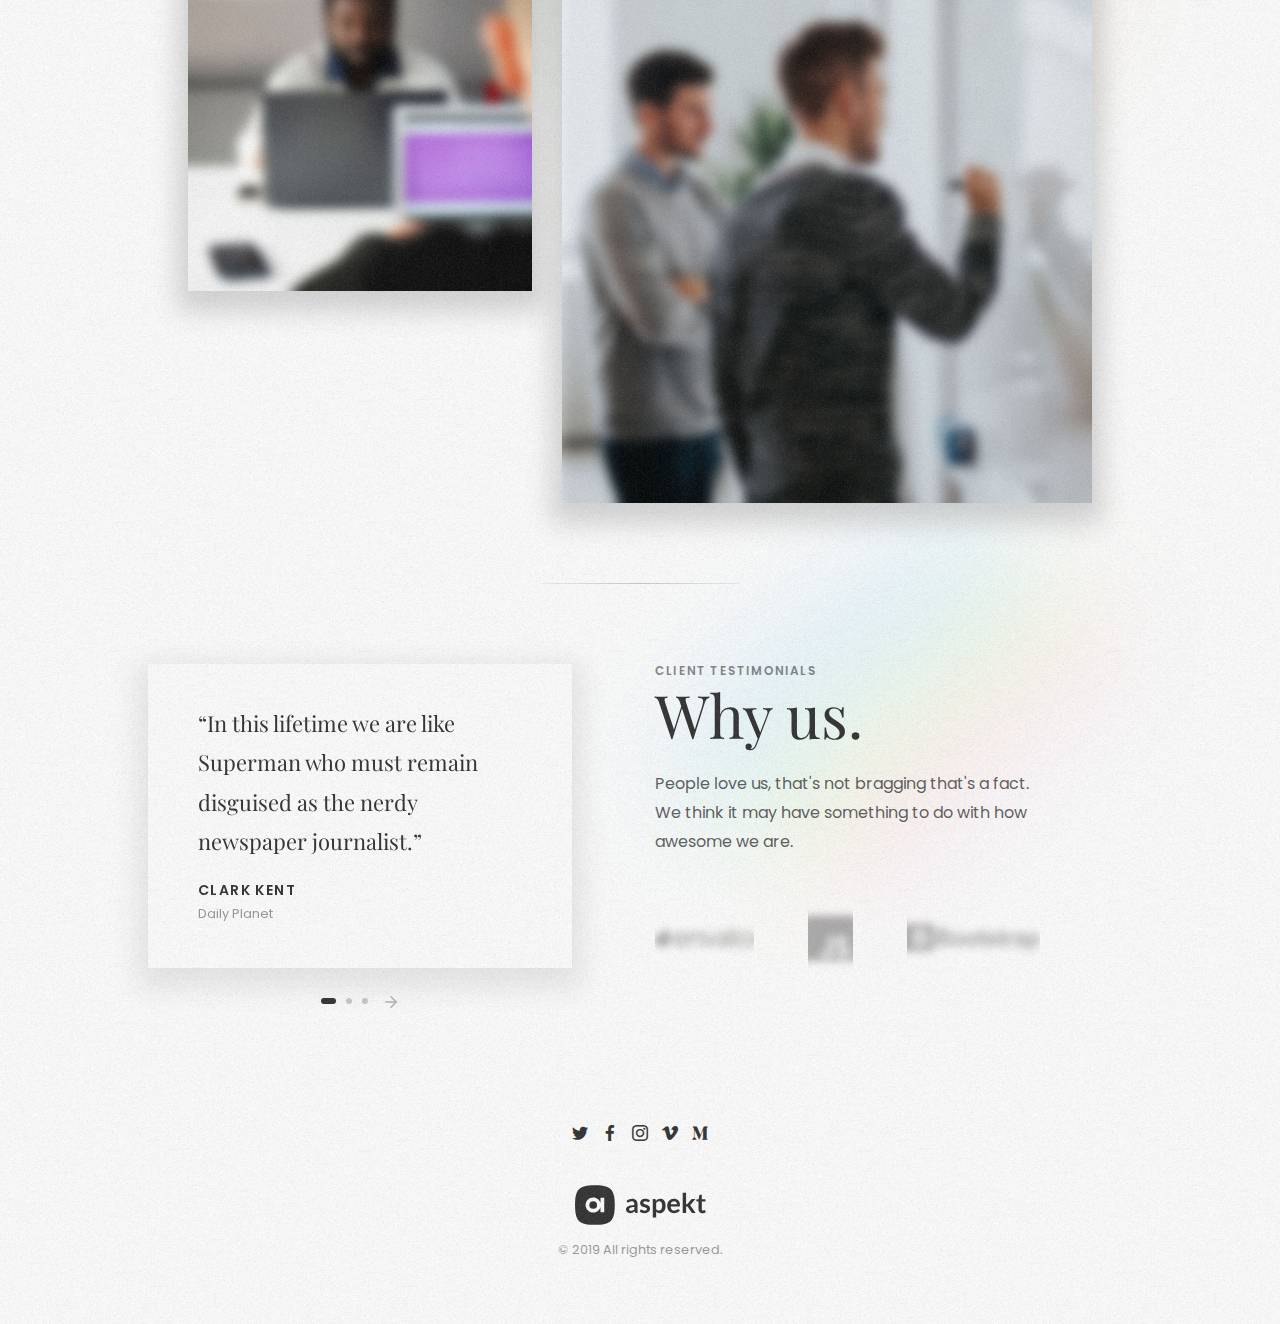
==== commit c7aed742: "Update basic.html" ====
--- a/basic.html
+++ b/basic.html
@@ -54,6 +54,7 @@
     <main>
         <!-- Hero -->
         <section id="hero" class="hero">
+            <canvas id="gradient-canvas"></canvas>
             <div class="hero-content">
                 <div class="hero-header">
                     <div class="-logo">
@@ -288,7 +289,7 @@
     <script src="assets/javascripts/plugins/magnific-popup.js"></script>
     <script src="assets/javascripts/plugins/slick-carousel.js"></script>
 
-    <script src="assets/javascripts/3d/sphere-dark.js"></script>
+    <script src="assets/javascripts/3d/field.js"></script>
 
     <script src="assets/javascripts/main.js"></script>
     <script src="assets/javascripts/basic.js"></script>
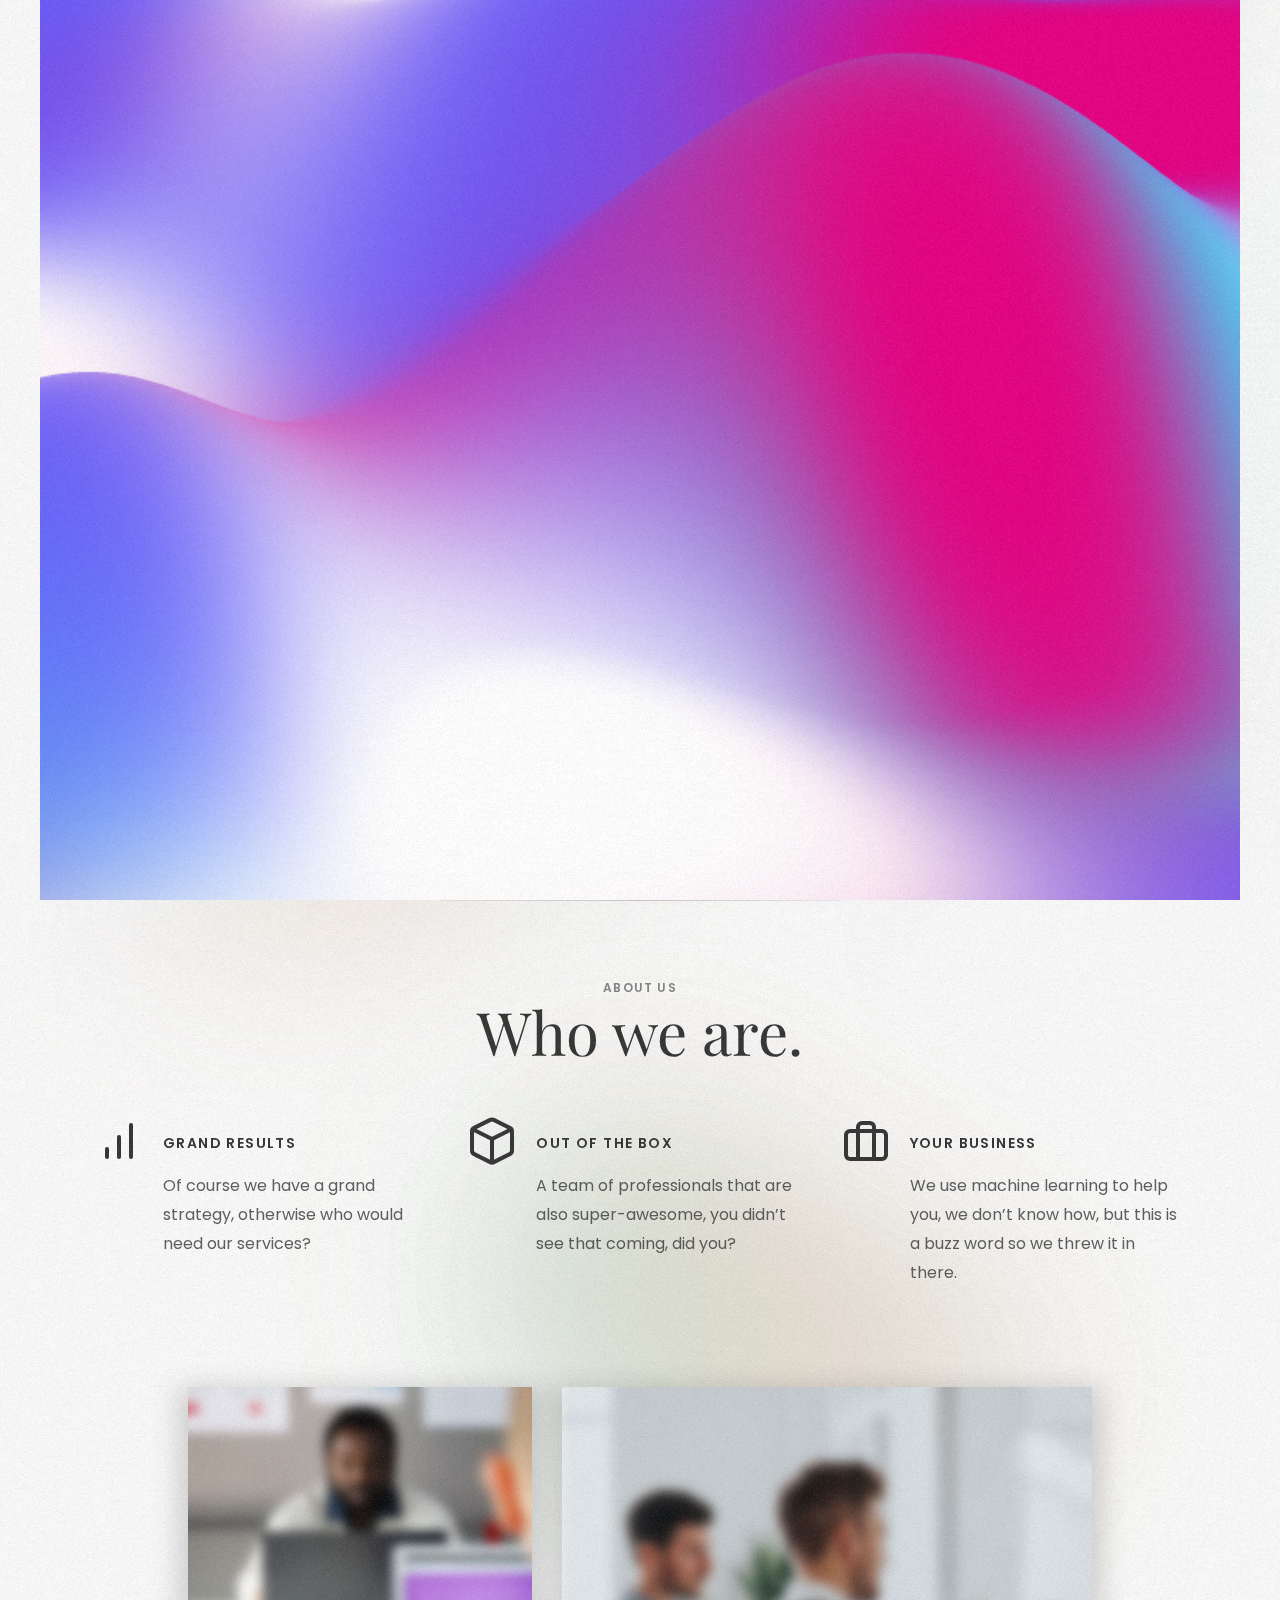
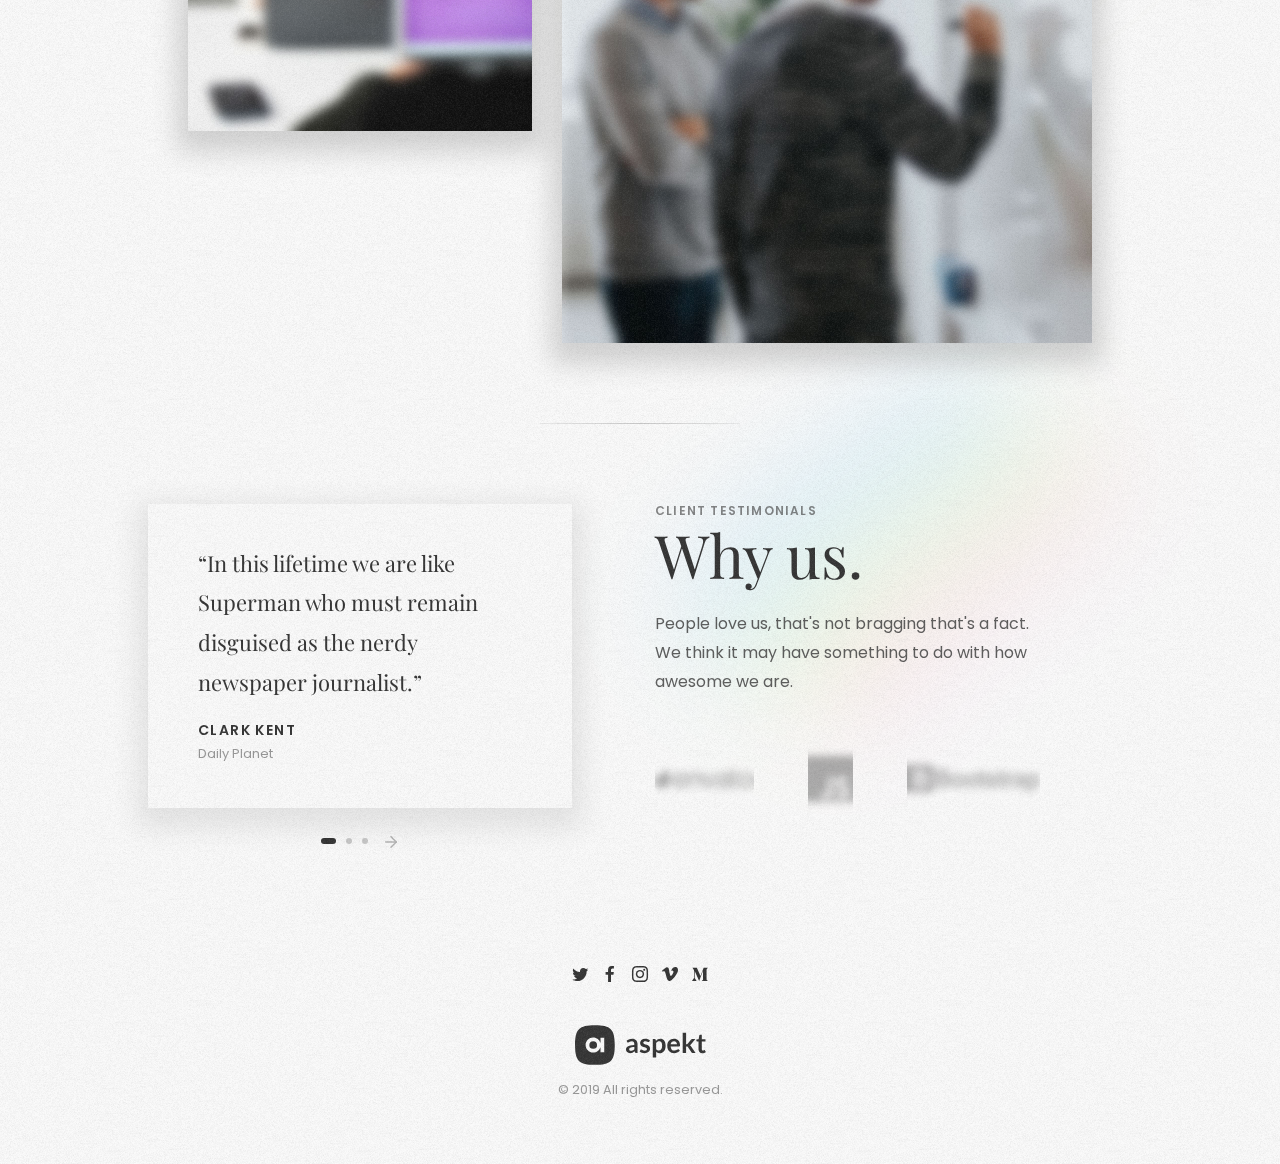
==== commit 45f3c4d2: "Update basic.html" ====
--- a/basic.html
+++ b/basic.html
@@ -54,8 +54,8 @@
     <main>
         <!-- Hero -->
         <section id="hero" class="hero">
-            <canvas id="gradient-canvas"></canvas>
             <div class="hero-content">
+                <canvas id="gradient-canvas">
                 <div class="hero-header">
                     <div class="-logo">
                         <a href="https://www.aetherthemes.com/demo/aspekt/">
@@ -106,6 +106,7 @@
                         </ul>
                     </div>
                 </div>
+            </canvas>
             </div>
         </section>
 
--- a/assets/stylesheets/basic.css
+++ b/assets/stylesheets/basic.css
@@ -22,6 +22,19 @@
  * foundation.zurb.com
  * Licensed under MIT Open Source
  */
+ #gradient-canvas {
+  position:absolute;
+      left:0;
+      top:0;
+      z-index:-1;
+  width:100%;
+  height:100%;
+  --gradient-color-1: #635BFF; 
+  --gradient-color-2: #3BDEFF; 
+  --gradient-color-3: #ffffff;  
+  --gradient-color-4: #E50081;
+}
+
 .row {
   max-width: 75rem;
   margin-right: auto;
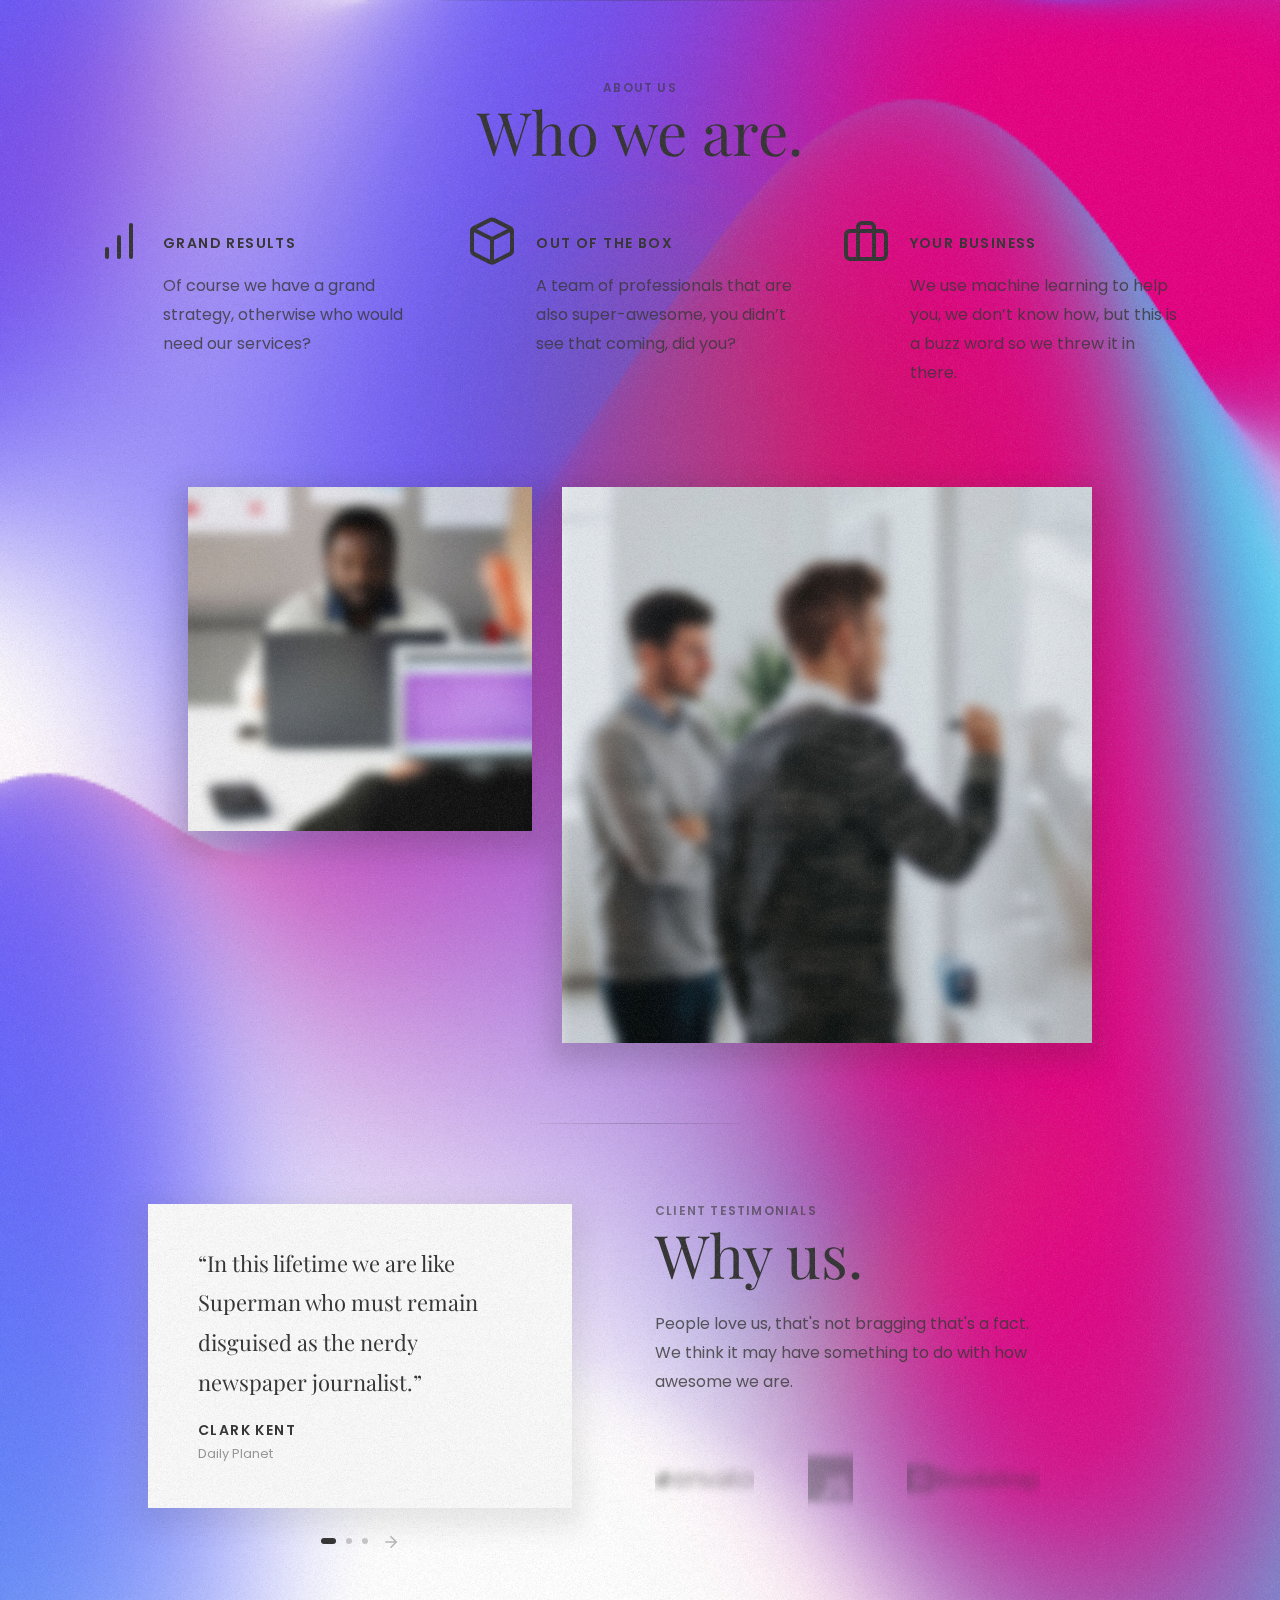
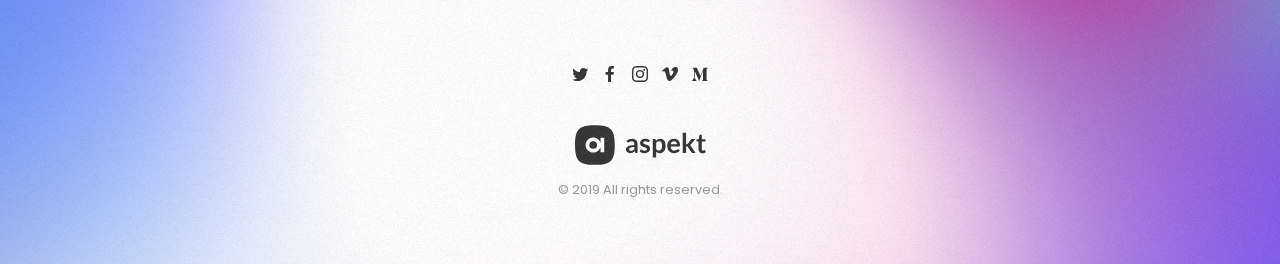
==== commit 5d12aee9: "Update basic.html" ====
--- a/basic.html
+++ b/basic.html
@@ -54,8 +54,8 @@
     <main>
         <!-- Hero -->
         <section id="hero" class="hero">
+            <canvas id="gradient-canvas">
             <div class="hero-content">
-                <canvas id="gradient-canvas">
                 <div class="hero-header">
                     <div class="-logo">
                         <a href="https://www.aetherthemes.com/demo/aspekt/">
@@ -106,8 +106,8 @@
                         </ul>
                     </div>
                 </div>
-            </canvas>
-            </div>
+            </div>
+        </canvas>
         </section>
 
         <!-- Highlights -->
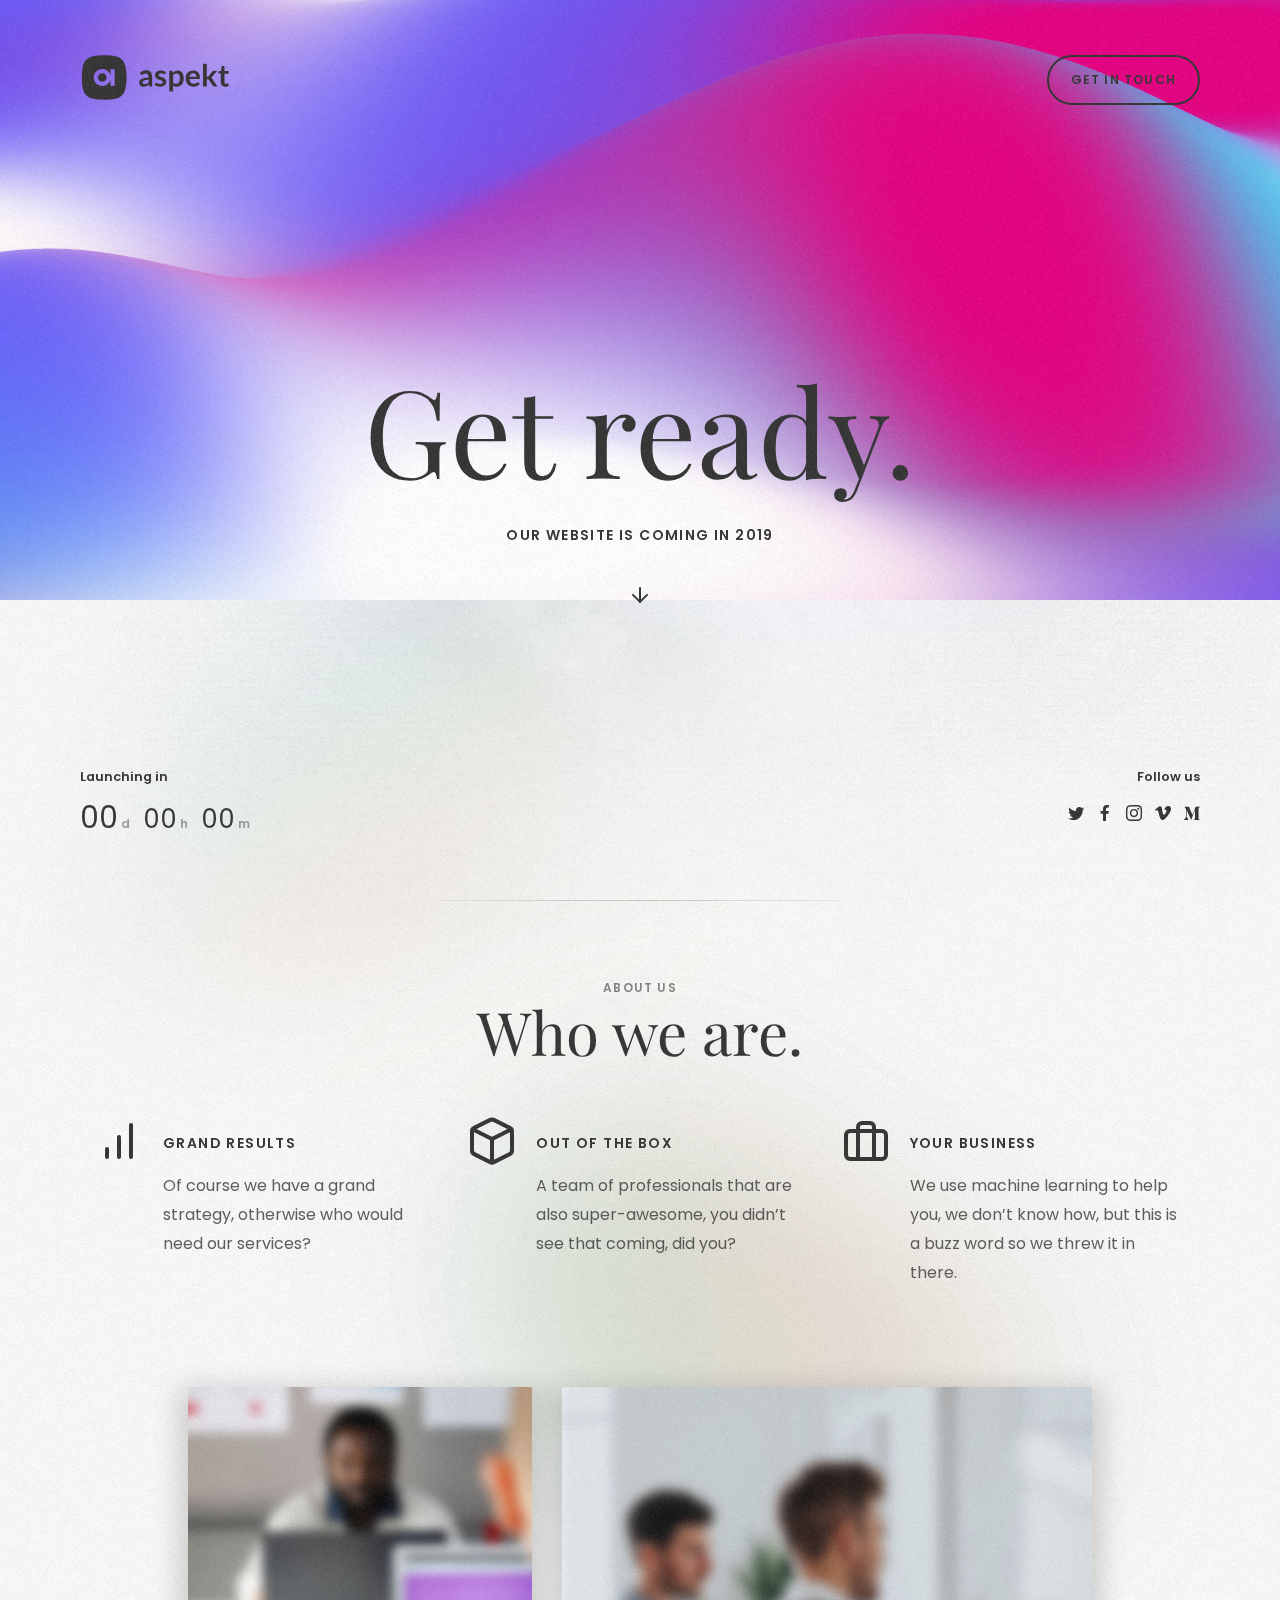
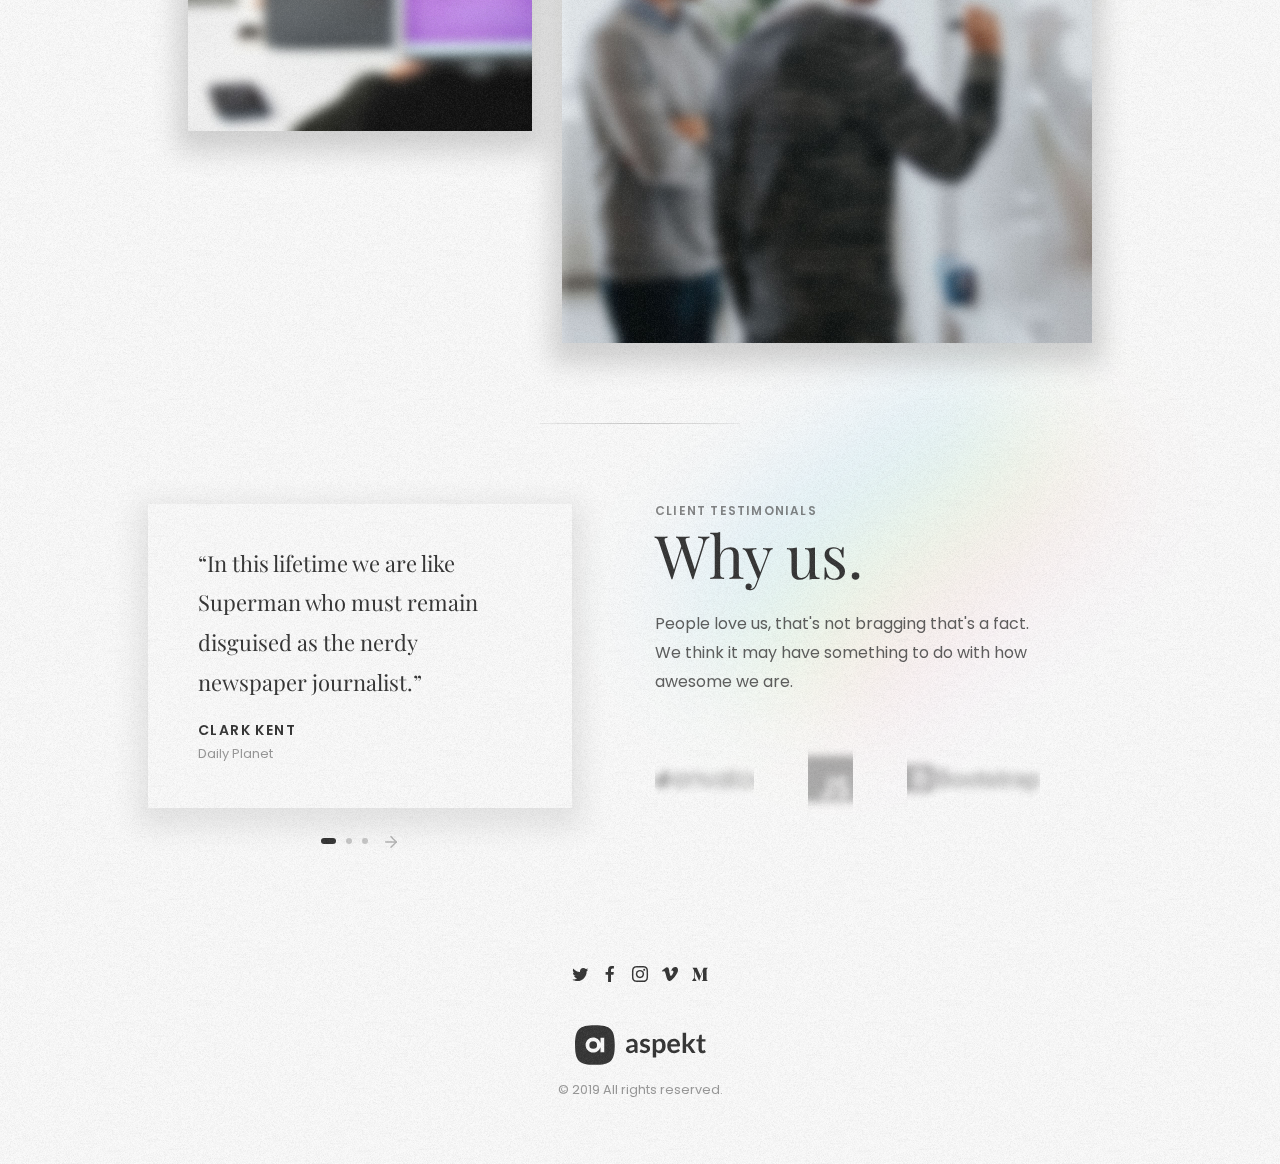
==== commit 4b820f15: "fix errors" ====
--- a/basic.html
+++ b/basic.html
@@ -53,8 +53,10 @@
     <!-- Main Content -->
     <main>
         <!-- Hero -->
+        <canvas id="gradient-canvas"></canvas>
+
+        <!-- Hero -->
         <section id="hero" class="hero">
-            <canvas id="gradient-canvas">
             <div class="hero-content">
                 <div class="hero-header">
                     <div class="-logo">
@@ -107,7 +109,6 @@
                     </div>
                 </div>
             </div>
-        </canvas>
         </section>
 
         <!-- Highlights -->
--- a/assets/stylesheets/basic.css
+++ b/assets/stylesheets/basic.css
@@ -27,8 +27,6 @@
       left:0;
       top:0;
       z-index:-1;
-  width:100%;
-  height:100%;
   --gradient-color-1: #635BFF; 
   --gradient-color-2: #3BDEFF; 
   --gradient-color-3: #ffffff;  
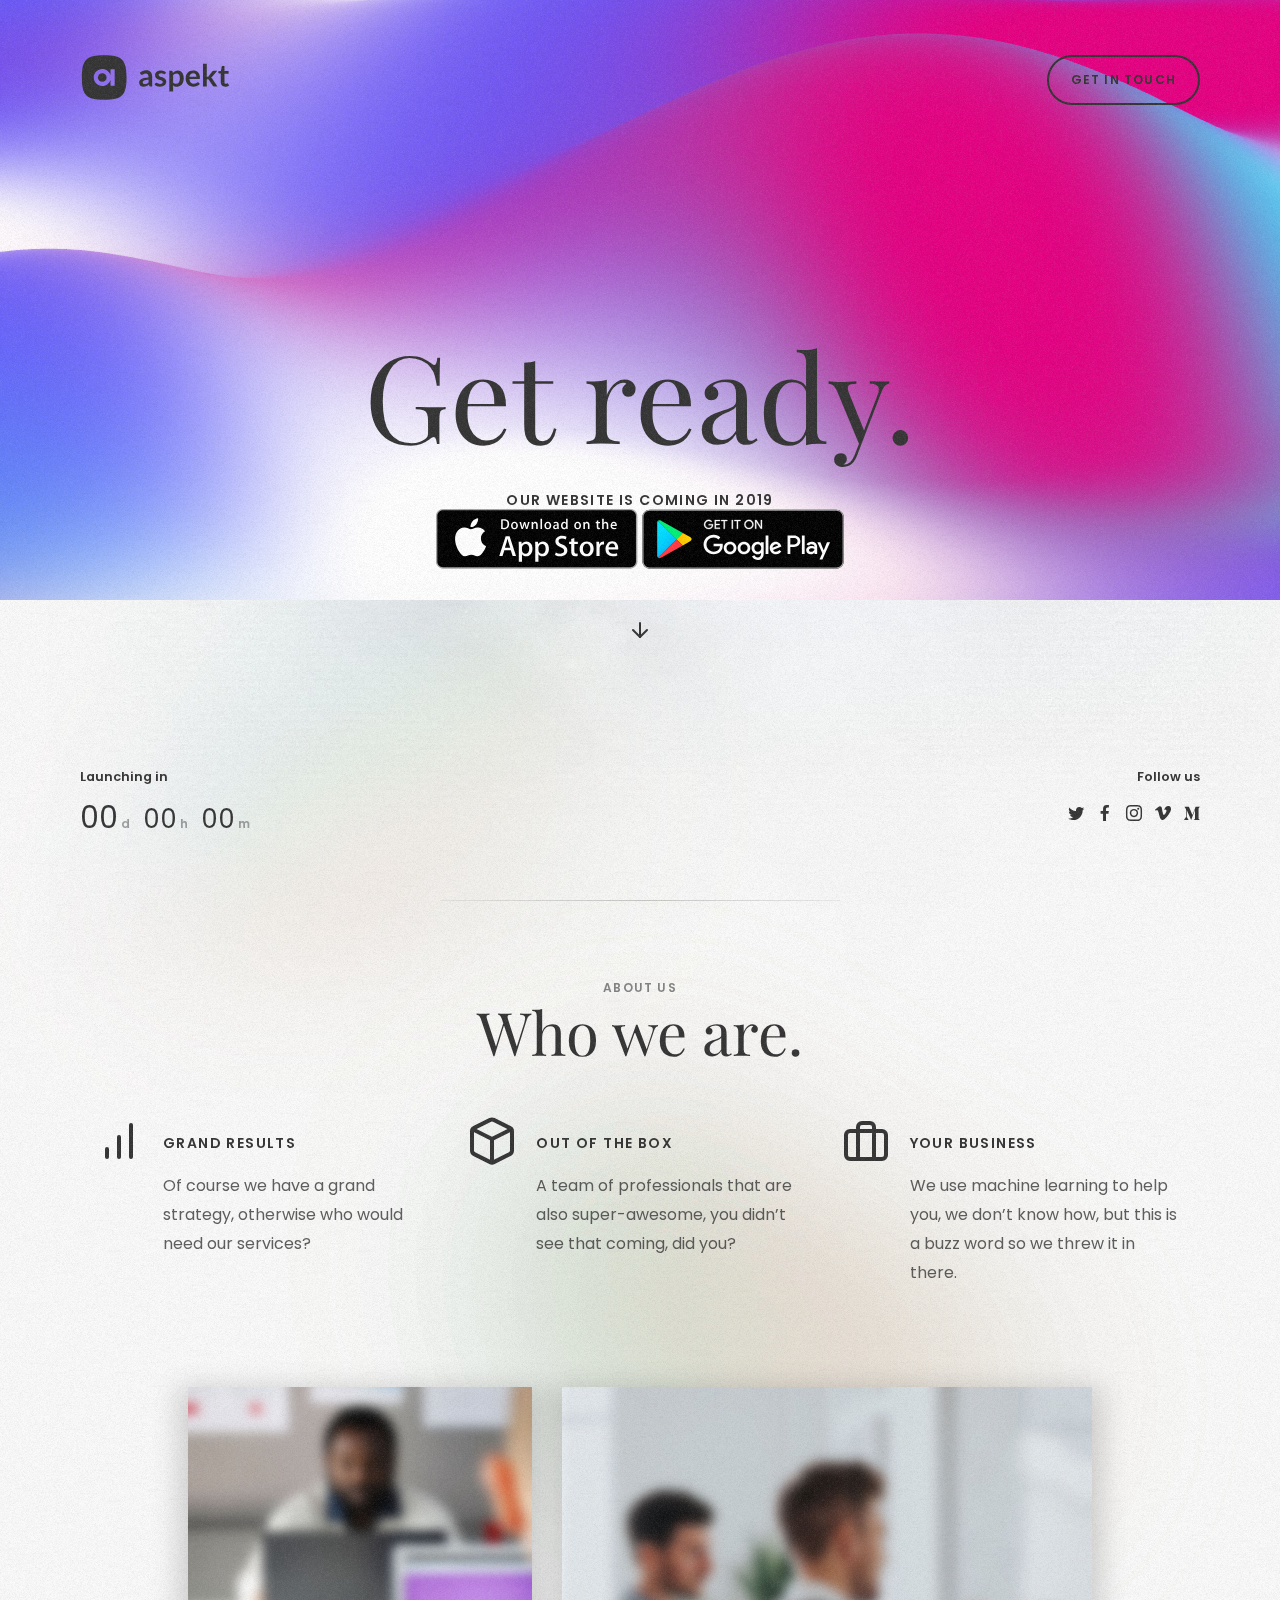
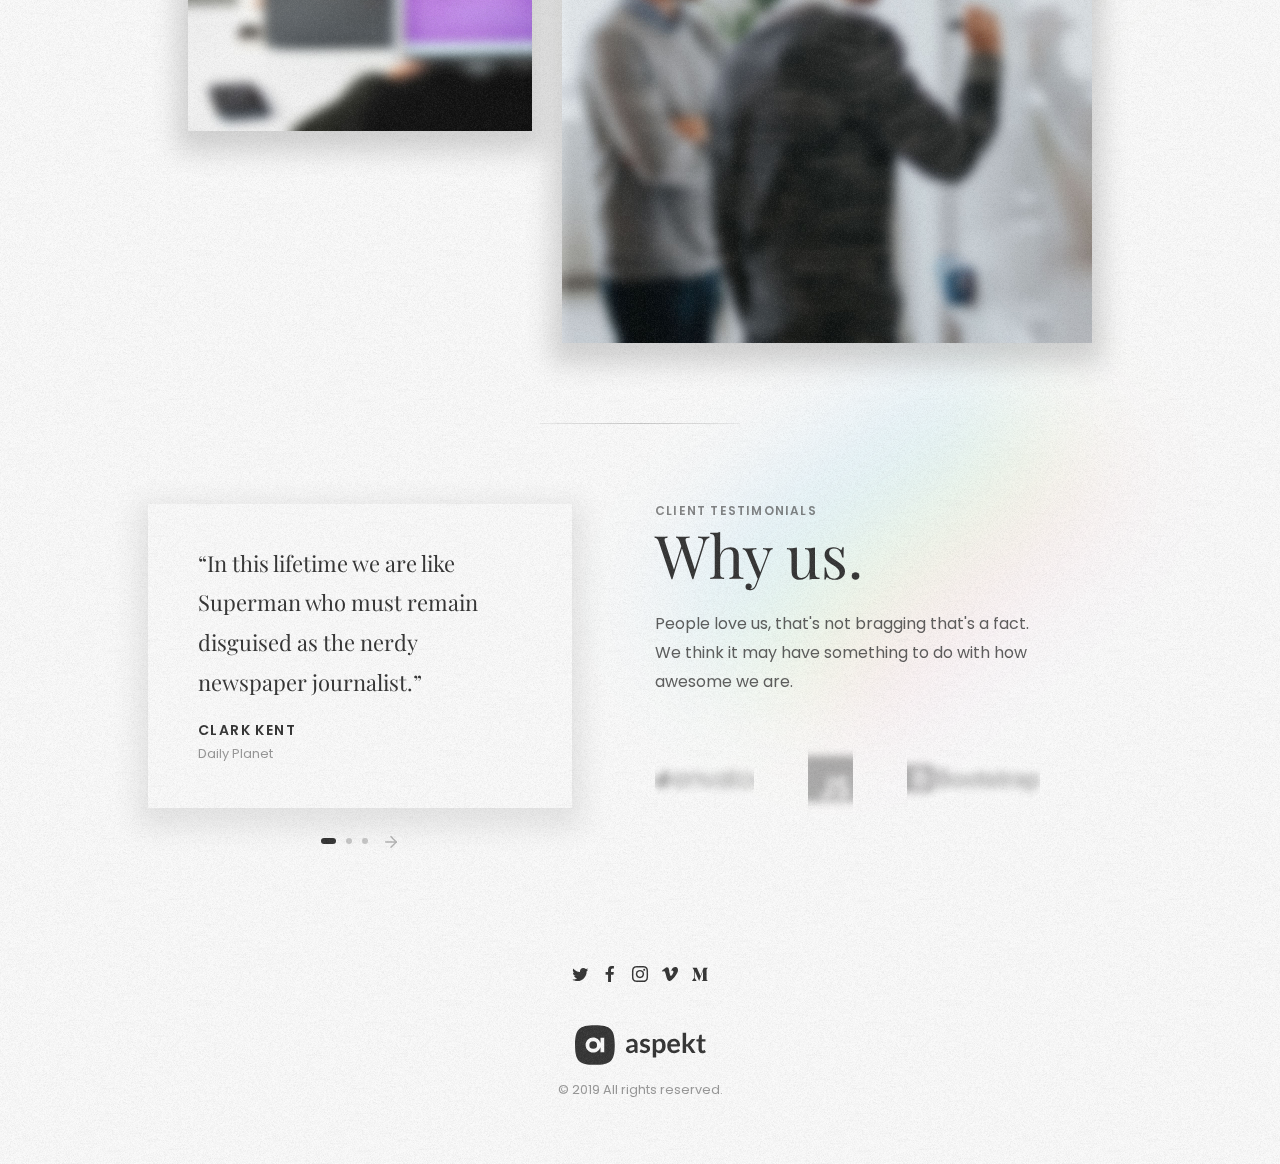
==== commit afe7b867: "Update basic.html" ====
--- a/basic.html
+++ b/basic.html
@@ -89,6 +89,10 @@
                         <a href="#section1"> <i data-feather="arrow-down"></i>
                         </a>
                     </div>
+                    <div class="cta">
+                        <a href="#"><img src="assets/images/app/hero/app-store.svg" width="202" height="60" alt="App store" /></a>
+                        <a href="#"><img src="assets/images/app/hero/google-play.svg" width="202" height="60" alt="Google play" /></a>
+                    </div>
                 </div>
 
                 <div class="hero-footer">
--- a/assets/stylesheets/basic.css
+++ b/assets/stylesheets/basic.css
@@ -26,11 +26,16 @@
   position:absolute;
       left:0;
       top:0;
+      bottom: 0;
       z-index:-1;
   --gradient-color-1: #635BFF; 
   --gradient-color-2: #3BDEFF; 
   --gradient-color-3: #ffffff;  
   --gradient-color-4: #E50081;
+}
+
+.highlights .styled {
+  background-color: #ffffff;
 }
 
 .row {
@@ -2475,6 +2480,20 @@
 /* =Sections
 -------------------------------------------------------------- */
 /* Hero */
+  .cta a {
+    display: inline-block;
+    transition: transform 0.2s cubic-bezier(0.445, 0.05, 0.55, 0.95); }
+  .cta a:hover {
+    transform: translateY(-3px); }
+  @media screen and (max-width: 40em) {
+    .cta a {
+      display: block; }
+      .cta a:not(:last-of-type) {
+        margin-bottom: 0.625rem; } }
+.cta svg {
+  width: 12.5rem;
+  height: 3.6875rem; }
+
 .hero {
   width: 100%; }
   .hero-content {
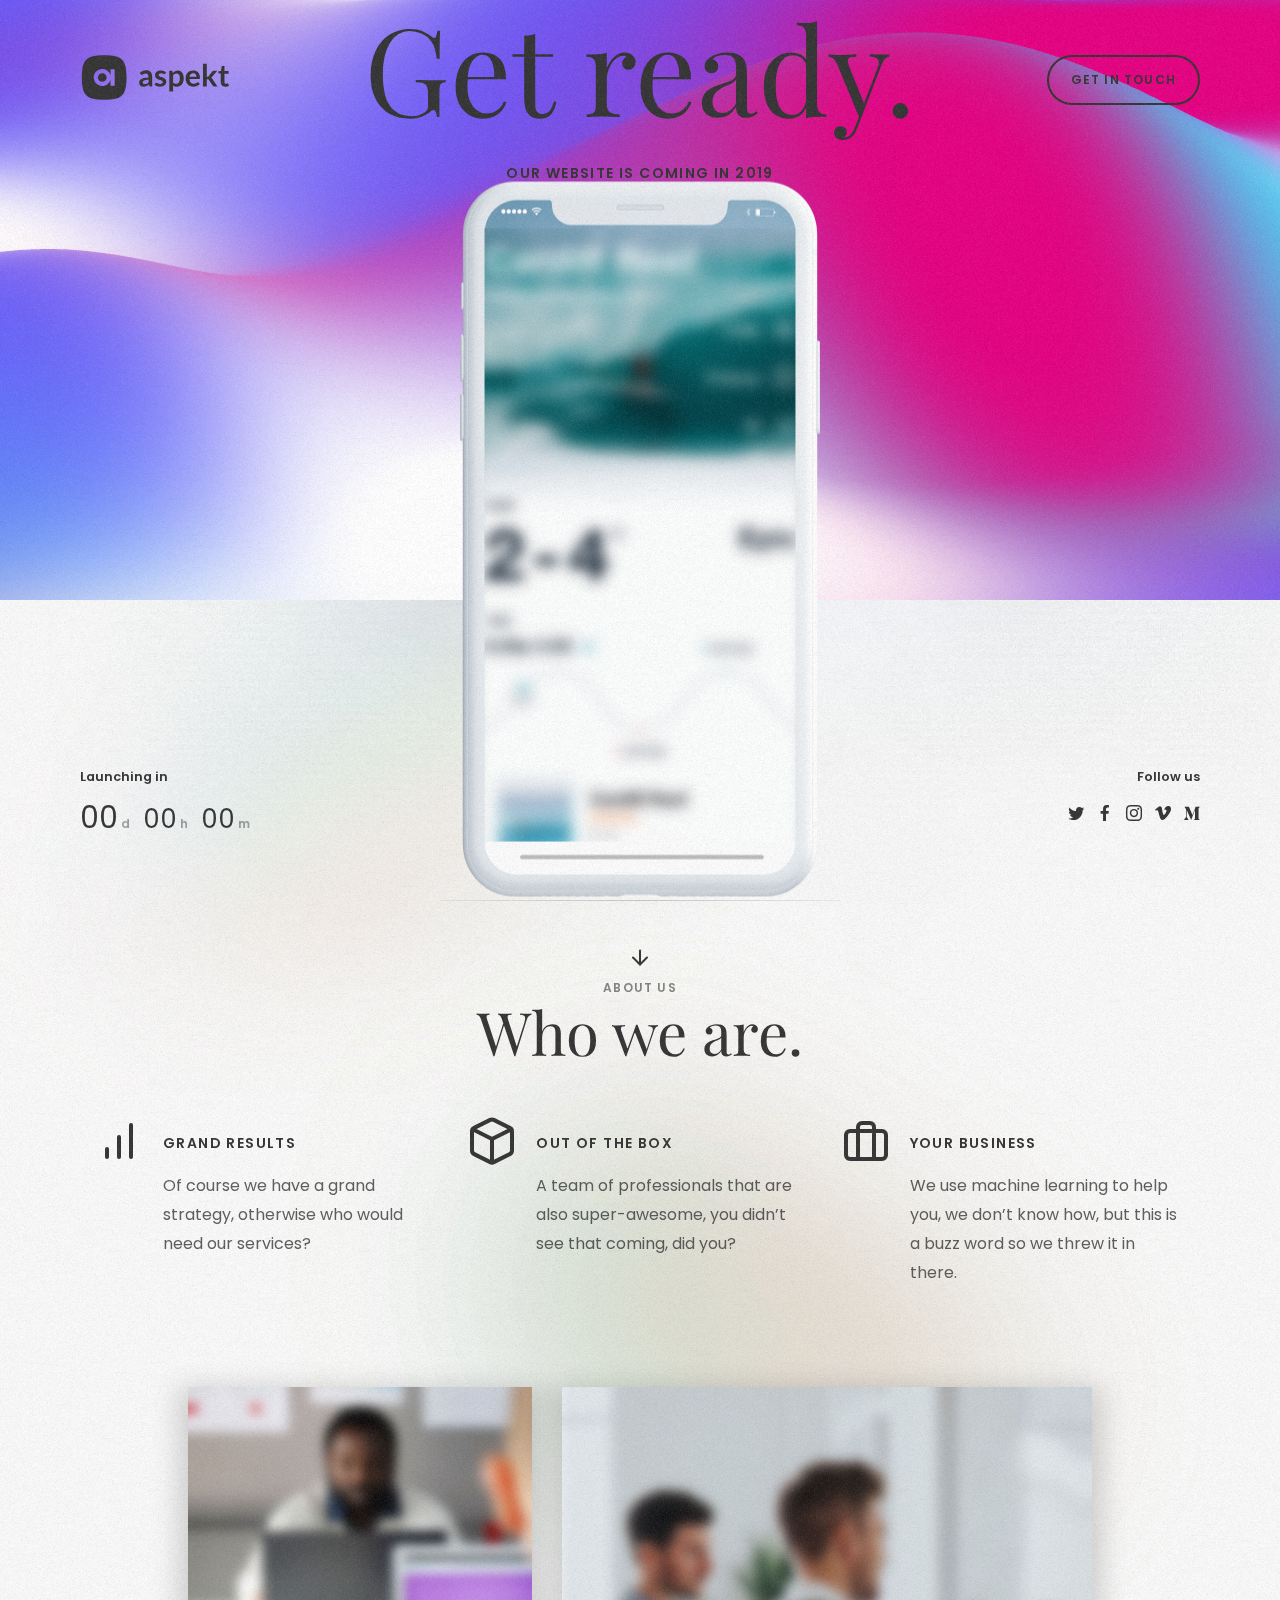
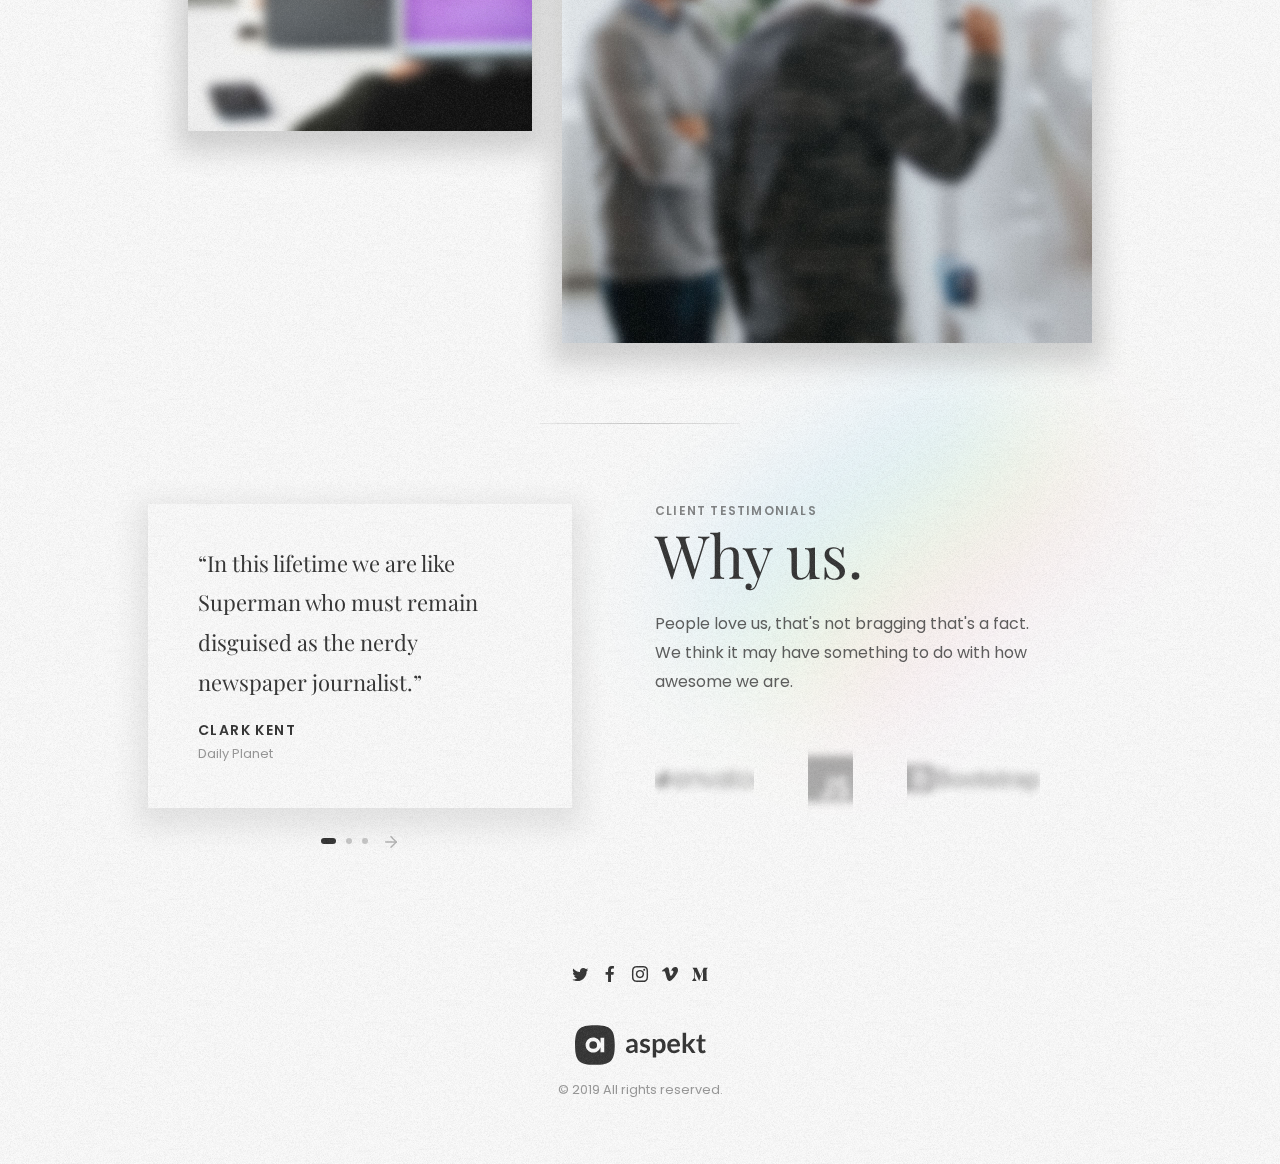
==== commit 71c54a5b: "Update basic.html" ====
--- a/basic.html
+++ b/basic.html
@@ -90,8 +90,7 @@
                         </a>
                     </div>
                     <div class="cta">
-                        <a href="#"><img src="assets/images/app/hero/app-store.svg" width="202" height="60" alt="App store" /></a>
-                        <a href="#"><img src="assets/images/app/hero/google-play.svg" width="202" height="60" alt="Google play" /></a>
+                        <img src="assets/images/app/hero/phone-render.png" width="360" alt="Phone render" />
                     </div>
                 </div>
 
